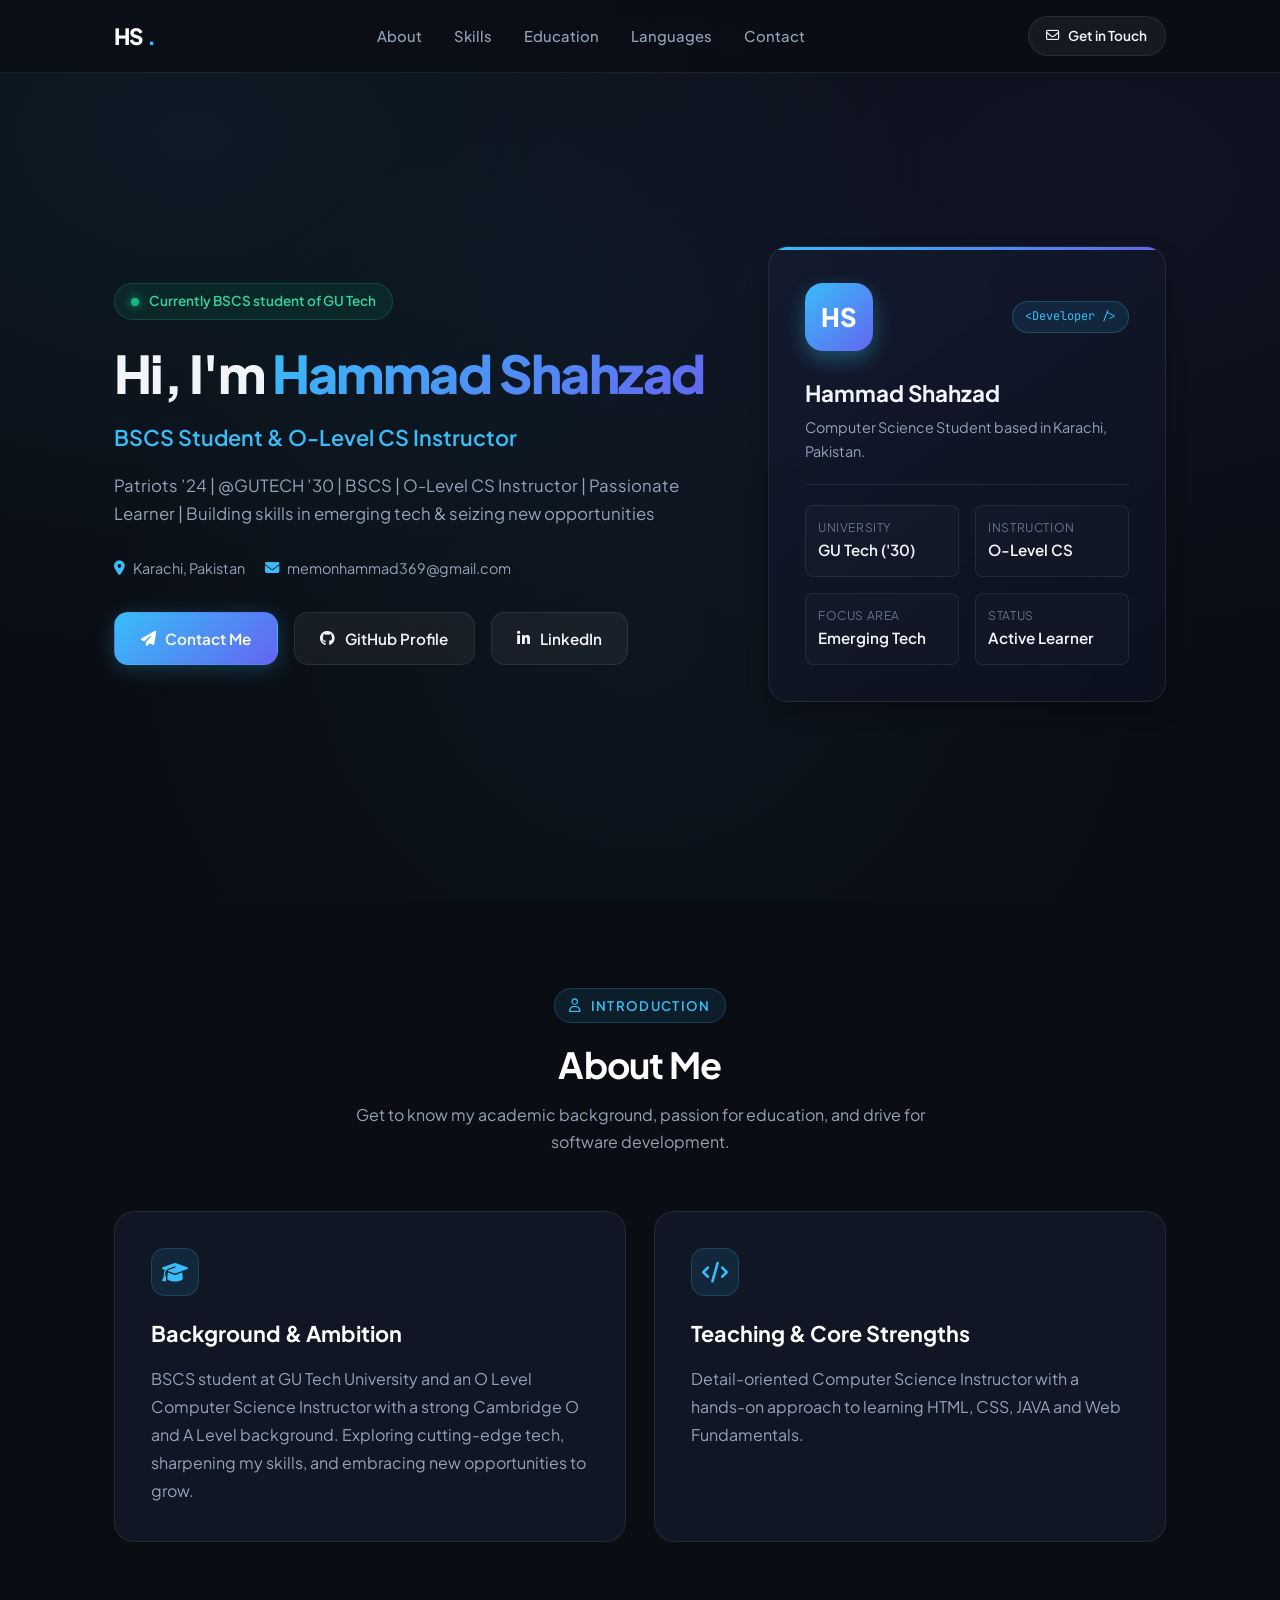
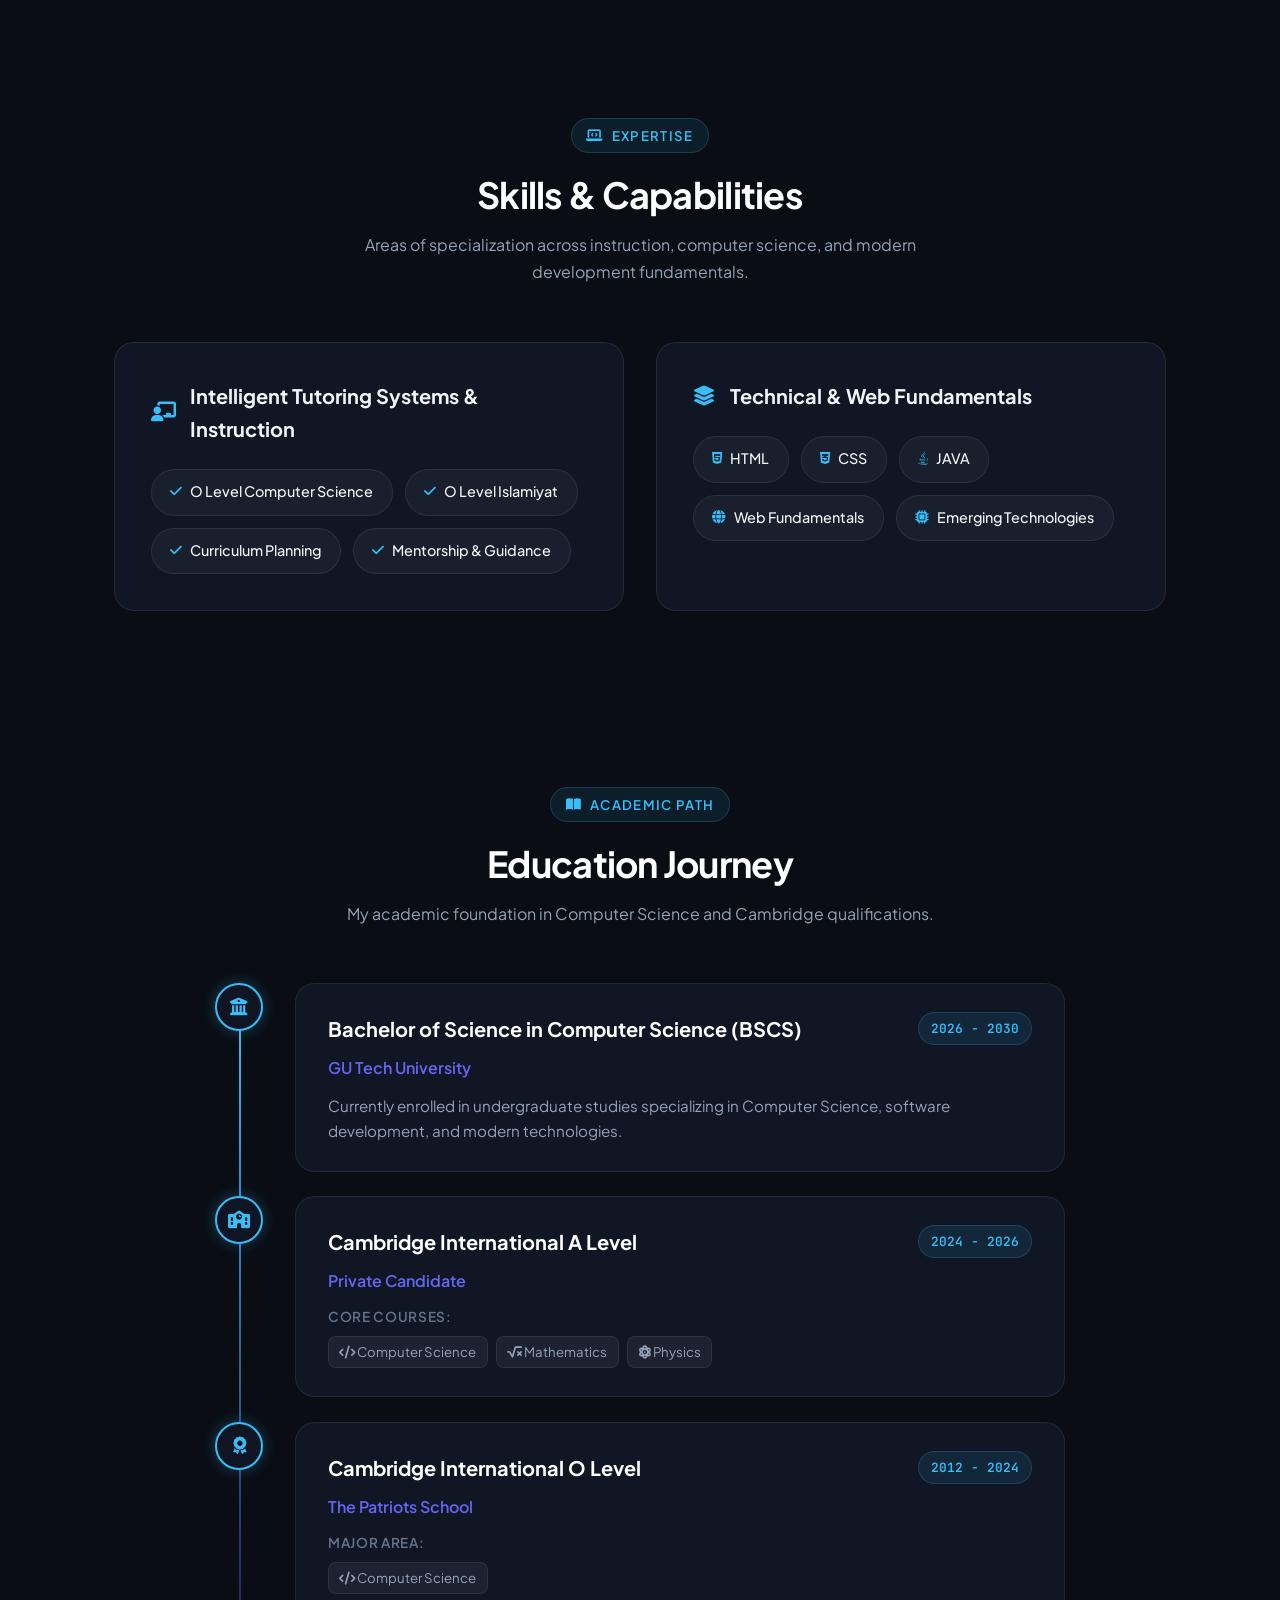
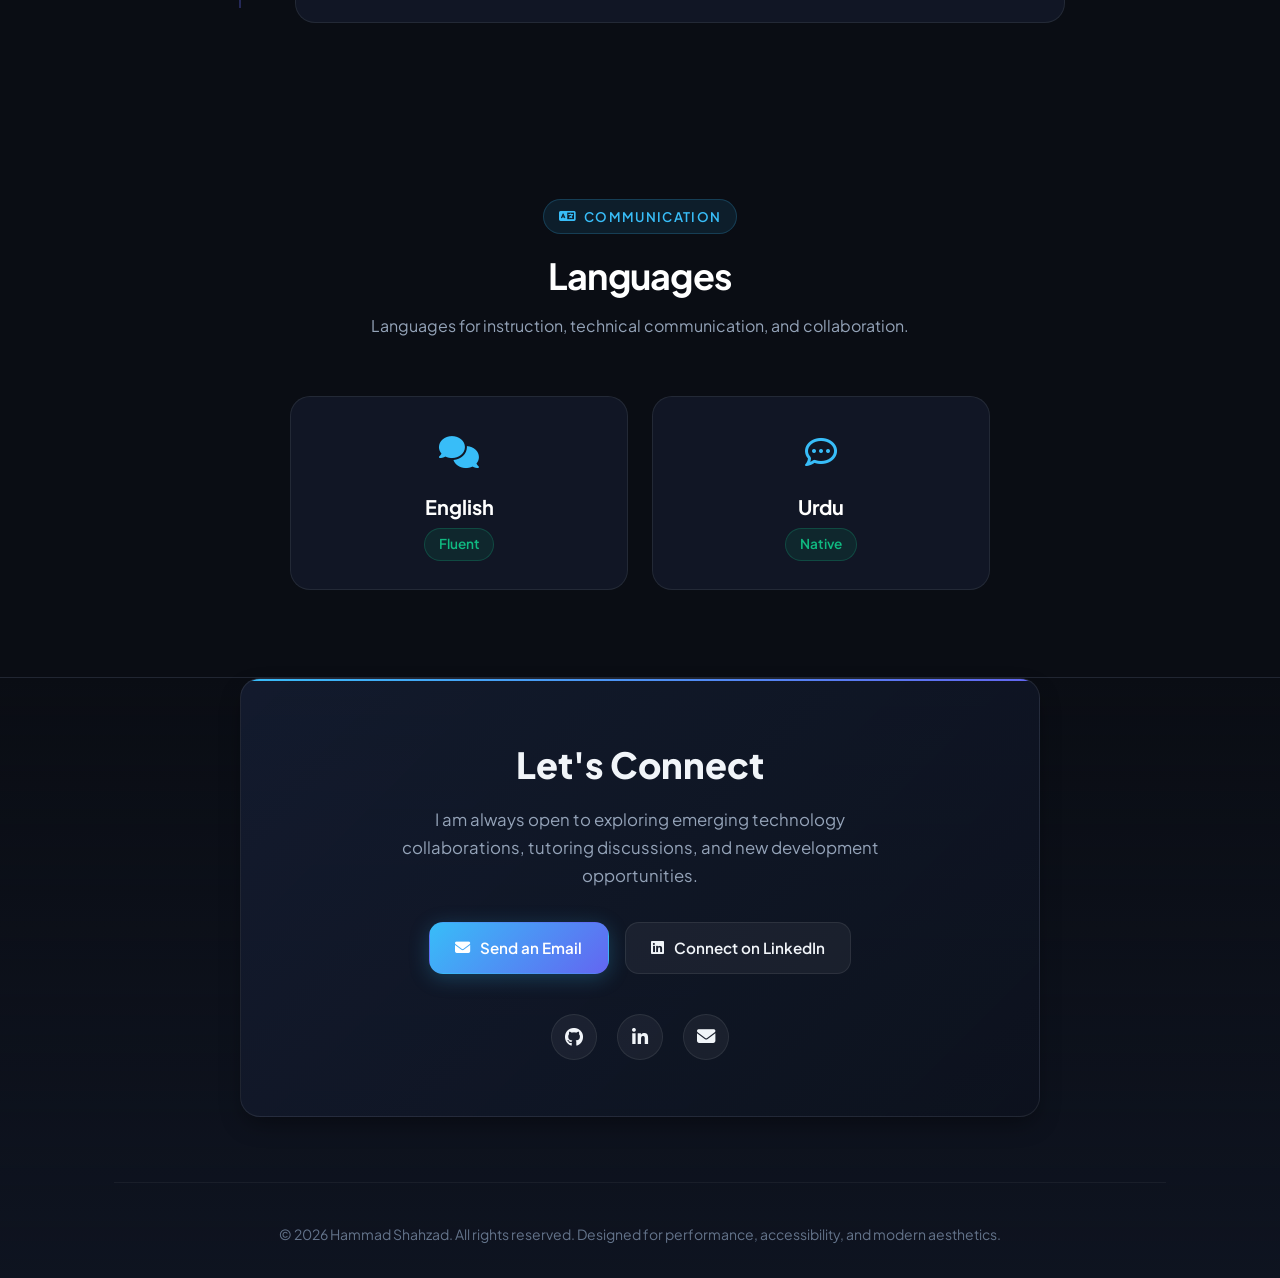
==== index.html @ 88f5f55f "Initial portfolio" ====
<!DOCTYPE html>
<html lang="en">
<head>
  <meta charset="UTF-8">
  <meta name="viewport" content="width=device-width, initial-scale=1.0">
  <meta name="description" content="Hammad Shahzad - BSCS Student at GU Tech, O-Level Computer Science Instructor, and Tech Enthusiast based in Karachi, Pakistan.">
  <title>Hammad Shahzad | BSCS Student & Instructor</title>

  <!-- Google Fonts -->
  <link rel="preconnect" href="https://fonts.googleapis.com">
  <link rel="preconnect" href="https://fonts.gstatic.com" crossorigin>
  <link href="https://fonts.googleapis.com/css2?family=JetBrains+Mono:wght@400;500;600&family=Plus+Jakarta+Sans:wght@400;500;600;700;800&display=swap" rel="stylesheet">

  <!-- Font Awesome Icons -->
  <link rel="stylesheet" href="https://cdnjs.cloudflare.com/ajax/libs/font-awesome/6.5.1/css/all.min.css" integrity="sha512-DTOQO9RWCH3ppGqcWaEA1BIZOC6xxalwEsw9c2QQeAIftl+Vegovlnee1c9QX4TctnWMn13TZye+giMm8e2LwA==" crossorigin="anonymous" referrerpolicy="no-referrer" />

  <!-- Custom Stylesheet -->
  <link rel="stylesheet" href="style.css">
</head>
<body>

  <!-- Navigation Bar -->
  <nav class="navbar" id="navbar">
    <div class="container nav-container">
      <a href="#hero" class="nav-logo">
        HS<span>.</span>
      </a>

      <button class="nav-toggle" id="navToggle" aria-label="Toggle navigation menu">
        <i class="fa-solid fa-bars"></i>
      </button>

      <ul class="nav-links" id="navLinks">
        <li><a href="#about" class="nav-link">About</a></li>
        <li><a href="#skills" class="nav-link">Skills</a></li>
        <li><a href="#education" class="nav-link">Education</a></li>
        <li><a href="#languages" class="nav-link">Languages</a></li>
        <li><a href="#contact" class="nav-link">Contact</a></li>
      </ul>

      <a href="mailto:memonhammad369@gmail.com" class="nav-cta">
        <i class="fa-regular fa-envelope"></i> Get in Touch
      </a>
    </div>
  </nav>

  <!-- Hero Section -->
  <header class="hero" id="hero">
    <div class="container hero-grid">
      <div class="hero-content">
        <div class="status-badge">
          <span class="status-dot"></span>
          <span>Currently BSCS student of GU Tech</span>
        </div>

        <h1 class="hero-title">
          Hi, I'm <span class="gradient-text">Hammad Shahzad</span>
        </h1>

        <p class="hero-label">BSCS Student &amp; O-Level CS Instructor</p>

        <p class="hero-headline">
          Patriots ’24 | @GUTECH ’30 | BSCS | O-Level CS Instructor | Passionate Learner | Building skills in emerging tech &amp; seizing new opportunities
        </p>

        <div class="hero-meta">
          <div class="hero-meta-item">
            <i class="fa-solid fa-location-dot"></i>
            <span>Karachi, Pakistan</span>
          </div>
          <div class="hero-meta-item">
            <i class="fa-solid fa-envelope"></i>
            <span>memonhammad369@gmail.com</span>
          </div>
        </div>

        <div class="hero-actions">
          <a href="mailto:memonhammad369@gmail.com" class="btn btn-primary">
            <i class="fa-solid fa-paper-plane"></i> Contact Me
          </a>
          <a href="https://github.com/hammadshahzad369" target="_blank" rel="noopener noreferrer" class="btn btn-secondary">
            <i class="fa-brands fa-github"></i> GitHub Profile
          </a>
          <a href="https://www.linkedin.com/in/hammad-shahzad-86656337b" target="_blank" rel="noopener noreferrer" class="btn btn-secondary">
            <i class="fa-brands fa-linkedin-in"></i> LinkedIn
          </a>
        </div>
      </div>

      <!-- Hero Visual Card -->
      <div class="hero-card">
        <div class="card-header-badge">
          <div class="avatar-badge">HS</div>
          <span class="tech-tag">&lt;Developer /&gt;</span>
        </div>

        <div class="card-details">
          <h3>Hammad Shahzad</h3>
          <p>Computer Science Student based in Karachi, Pakistan.</p>
        </div>

        <div class="card-divider"></div>

        <div class="quick-stats">
          <div class="quick-stat-item">
            <span class="stat-label">University</span>
            <span class="stat-value">GU Tech ('30)</span>
          </div>
          <div class="quick-stat-item">
            <span class="stat-label">Instruction</span>
            <span class="stat-value">O-Level CS</span>
          </div>
          <div class="quick-stat-item">
            <span class="stat-label">Focus Area</span>
            <span class="stat-value">Emerging Tech</span>
          </div>
          <div class="quick-stat-item">
            <span class="stat-label">Status</span>
            <span class="stat-value">Active Learner</span>
          </div>
        </div>
      </div>
    </div>
  </header>

  <!-- About Section -->
  <section id="about">
    <div class="container">
      <div class="section-header">
        <span class="section-tag">
          <i class="fa-regular fa-user"></i> Introduction
        </span>
        <h2 class="section-title">About Me</h2>
        <p class="section-desc">Get to know my academic background, passion for education, and drive for software development.</p>
      </div>

      <div class="about-grid">
        <div class="glass-card">
          <div class="card-icon">
            <i class="fa-solid fa-graduation-cap"></i>
          </div>
          <h3>Background &amp; Ambition</h3>
          <p>
            BSCS student at GU Tech University and an O Level Computer Science Instructor with a strong Cambridge O and A Level background. Exploring cutting-edge tech, sharpening my skills, and embracing new opportunities to grow.
          </p>
        </div>

        <div class="glass-card">
          <div class="card-icon">
            <i class="fa-solid fa-code"></i>
          </div>
          <h3>Teaching &amp; Core Strengths</h3>
          <p>
            Detail-oriented Computer Science Instructor with a hands-on approach to learning HTML, CSS, JAVA and Web Fundamentals.
          </p>
        </div>
      </div>
    </div>
  </section>

  <!-- Skills Section -->
  <section id="skills">
    <div class="container">
      <div class="section-header">
        <span class="section-tag">
          <i class="fa-solid fa-laptop-code"></i> Expertise
        </span>
        <h2 class="section-title">Skills &amp; Capabilities</h2>
        <p class="section-desc">Areas of specialization across instruction, computer science, and modern development fundamentals.</p>
      </div>

      <div class="skills-container">
        <!-- Intelligent Tutoring Systems -->
        <div class="skill-category-card">
          <div class="skill-category-header">
            <i class="fa-solid fa-chalkboard-user"></i>
            <h3>Intelligent Tutoring Systems &amp; Instruction</h3>
          </div>
          <div class="skills-pill-list">
            <div class="skill-pill">
              <i class="fa-solid fa-check"></i>
              <span>O Level Computer Science</span>
            </div>
            <div class="skill-pill">
              <i class="fa-solid fa-check"></i>
              <span>O Level Islamiyat</span>
            </div>
            <div class="skill-pill">
              <i class="fa-solid fa-check"></i>
              <span>Curriculum Planning</span>
            </div>
            <div class="skill-pill">
              <i class="fa-solid fa-check"></i>
              <span>Mentorship &amp; Guidance</span>
            </div>
          </div>
        </div>

        <!-- Technical & Web Fundamentals -->
        <div class="skill-category-card">
          <div class="skill-category-header">
            <i class="fa-solid fa-layer-group"></i>
            <h3>Technical &amp; Web Fundamentals</h3>
          </div>
          <div class="skills-pill-list">
            <div class="skill-pill">
              <i class="fa-brands fa-html5"></i>
              <span>HTML</span>
            </div>
            <div class="skill-pill">
              <i class="fa-brands fa-css3-alt"></i>
              <span>CSS</span>
            </div>
            <div class="skill-pill">
              <i class="fa-brands fa-java"></i>
              <span>JAVA</span>
            </div>
            <div class="skill-pill">
              <i class="fa-solid fa-globe"></i>
              <span>Web Fundamentals</span>
            </div>
            <div class="skill-pill">
              <i class="fa-solid fa-microchip"></i>
              <span>Emerging Technologies</span>
            </div>
          </div>
        </div>
      </div>
    </div>
  </section>

  <!-- Education Section -->
  <section id="education">
    <div class="container">
      <div class="section-header">
        <span class="section-tag">
          <i class="fa-solid fa-book-open"></i> Academic Path
        </span>
        <h2 class="section-title">Education Journey</h2>
        <p class="section-desc">My academic foundation in Computer Science and Cambridge qualifications.</p>
      </div>

      <div class="education-timeline">
        <!-- GU Tech -->
        <div class="timeline-item">
          <div class="timeline-marker">
            <i class="fa-solid fa-building-columns"></i>
          </div>
          <div class="timeline-content">
            <div class="timeline-header">
              <h3 class="timeline-title">Bachelor of Science in Computer Science (BSCS)</h3>
              <span class="timeline-date">2026 - 2030</span>
            </div>
            <div class="timeline-institution">GU Tech University</div>
            <p style="color: var(--text-muted); font-size: 0.95rem;">
              Currently enrolled in undergraduate studies specializing in Computer Science, software development, and modern technologies.
            </p>
          </div>
        </div>

        <!-- A Level -->
        <div class="timeline-item">
          <div class="timeline-marker">
            <i class="fa-solid fa-school"></i>
          </div>
          <div class="timeline-content">
            <div class="timeline-header">
              <h3 class="timeline-title">Cambridge International A Level</h3>
              <span class="timeline-date">2024 - 2026</span>
            </div>
            <div class="timeline-institution">Private Candidate</div>
            <div class="timeline-details-label">Core Courses:</div>
            <div class="timeline-badges">
              <span class="badge-tag"><i class="fa-solid fa-code"></i> Computer Science</span>
              <span class="badge-tag"><i class="fa-solid fa-square-root-variable"></i> Mathematics</span>
              <span class="badge-tag"><i class="fa-solid fa-atom"></i> Physics</span>
            </div>
          </div>
        </div>

        <!-- O Level -->
        <div class="timeline-item">
          <div class="timeline-marker">
            <i class="fa-solid fa-award"></i>
          </div>
          <div class="timeline-content">
            <div class="timeline-header">
              <h3 class="timeline-title">Cambridge International O Level</h3>
              <span class="timeline-date">2012 - 2024</span>
            </div>
            <div class="timeline-institution">The Patriots School</div>
            <div class="timeline-details-label">Major Area:</div>
            <div class="timeline-badges">
              <span class="badge-tag"><i class="fa-solid fa-code"></i> Computer Science</span>
            </div>
          </div>
        </div>
      </div>
    </div>
  </section>

  <!-- Languages Section -->
  <section id="languages">
    <div class="container">
      <div class="section-header">
        <span class="section-tag">
          <i class="fa-solid fa-language"></i> Communication
        </span>
        <h2 class="section-title">Languages</h2>
        <p class="section-desc">Languages for instruction, technical communication, and collaboration.</p>
      </div>

      <div class="languages-grid">
        <div class="language-card">
          <div class="language-icon">
            <i class="fa-solid fa-comments"></i>
          </div>
          <div class="language-name">English</div>
          <div class="language-fluency">Fluent</div>
        </div>

        <div class="language-card">
          <div class="language-icon">
            <i class="fa-regular fa-comment-dots"></i>
          </div>
          <div class="language-name">Urdu</div>
          <div class="language-fluency">Native</div>
        </div>
      </div>
    </div>
  </section>

  <!-- Contact & Footer Section -->
  <footer class="contact-section" id="contact">
    <div class="container">
      <div class="contact-card">
        <h2>Let's Connect</h2>
        <p>
          I am always open to exploring emerging technology collaborations, tutoring discussions, and new development opportunities.
        </p>

        <div class="contact-buttons">
          <a href="mailto:memonhammad369@gmail.com" class="btn btn-primary">
            <i class="fa-solid fa-envelope"></i> Send an Email
          </a>
          <a href="https://www.linkedin.com/in/hammad-shahzad-86656337b" target="_blank" rel="noopener noreferrer" class="btn btn-secondary">
            <i class="fa-brands fa-linkedin"></i> Connect on LinkedIn
          </a>
        </div>

        <div class="social-links">
          <a href="https://github.com/hammadshahzad369" target="_blank" rel="noopener noreferrer" class="social-btn" title="GitHub">
            <i class="fa-brands fa-github"></i>
          </a>
          <a href="https://www.linkedin.com/in/hammad-shahzad-86656337b" target="_blank" rel="noopener noreferrer" class="social-btn" title="LinkedIn">
            <i class="fa-brands fa-linkedin-in"></i>
          </a>
          <a href="mailto:memonhammad369@gmail.com" class="social-btn" title="Email Hammad">
            <i class="fa-solid fa-envelope"></i>
          </a>
        </div>
      </div>

      <div class="footer-bottom">
        <p>&copy; 2026 Hammad Shahzad. All rights reserved. Designed for performance, accessibility, and modern aesthetics.</p>
      </div>
    </div>
  </footer>

  <!-- Back to Top Button -->
  <button id="backToTop" class="back-to-top" aria-label="Scroll to top">
    <i class="fa-solid fa-arrow-up"></i>
  </button>

  <!-- External JavaScript File -->
  <script src="script.js"></script>
</body>
</html>
---- style.css ----
/* ==========================================================================
   Hammad Shahzad - Personal Portfolio Stylesheet
   Modern, Dark-Themed, Responsive Developer Portfolio
   ========================================================================== */

/* --------------------------------------------------
   1. CSS Reset & Variables
   -------------------------------------------------- */
:root {
  --bg-primary: #0a0d14;
  --bg-secondary: #0f1523;
  --bg-card: rgba(20, 28, 45, 0.7);
  --bg-card-hover: rgba(27, 38, 62, 0.85);
  --border-color: rgba(255, 255, 255, 0.08);
  --border-color-hover: rgba(56, 189, 248, 0.4);
  
  --text-main: #f1f5f9;
  --text-muted: #94a3b8;
  --text-dim: #64748b;
  
  --accent-cyan: #38bdf8;
  --accent-blue: #3b82f6;
  --accent-indigo: #6366f1;
  --accent-emerald: #10b981;
  
  --gradient-accent: linear-gradient(135deg, #38bdf8 0%, #6366f1 100%);
  --gradient-glow: radial-gradient(circle at 50% 0%, rgba(56, 189, 248, 0.15), transparent 70%);
  
  --font-sans: 'Plus Jakarta Sans', 'Inter', -apple-system, BlinkMacSystemFont, 'Segoe UI', Roboto, sans-serif;
  --font-mono: 'JetBrains Mono', 'Fira Code', monospace;
  
  --transition-fast: 0.2s ease;
  --transition-normal: 0.3s cubic-bezier(0.16, 1, 0.3, 1);
  --radius-sm: 8px;
  --radius-md: 14px;
  --radius-lg: 20px;
  --radius-full: 9999px;
  
  --shadow-sm: 0 4px 6px -1px rgba(0, 0, 0, 0.3);
  --shadow-md: 0 10px 25px -5px rgba(0, 0, 0, 0.4);
  --shadow-glow: 0 0 25px rgba(56, 189, 248, 0.18);
}

* {
  margin: 0;
  padding: 0;
  box-sizing: border-box;
}

html {
  scroll-behavior: smooth;
  font-size: 16px;
}

body {
  font-family: var(--font-sans);
  background-color: var(--bg-primary);
  color: var(--text-main);
  line-height: 1.65;
  overflow-x: hidden;
  position: relative;
  background-image: 
    radial-gradient(at 15% 15%, rgba(56, 189, 248, 0.08) 0px, transparent 50%),
    radial-gradient(at 85% 20%, rgba(99, 102, 241, 0.07) 0px, transparent 50%),
    radial-gradient(at 50% 70%, rgba(56, 189, 248, 0.05) 0px, transparent 60%);
  background-attachment: fixed;
}

a {
  color: inherit;
  text-decoration: none;
  transition: var(--transition-fast);
}

/* --------------------------------------------------
   2. Layout & Container
   -------------------------------------------------- */
.container {
  width: 100%;
  max-width: 1100px;
  margin: 0 auto;
  padding: 0 1.5rem;
}

section {
  padding: 5.5rem 0;
  position: relative;
}

/* Section Header */
.section-header {
  text-align: center;
  margin-bottom: 3.5rem;
}

.section-tag {
  display: inline-flex;
  align-items: center;
  gap: 0.5rem;
  font-size: 0.825rem;
  font-weight: 600;
  text-transform: uppercase;
  letter-spacing: 0.1em;
  color: var(--accent-cyan);
  background: rgba(56, 189, 248, 0.1);
  border: 1px solid rgba(56, 189, 248, 0.2);
  padding: 0.35rem 0.9rem;
  border-radius: var(--radius-full);
  margin-bottom: 0.75rem;
}

.section-title {
  font-size: 2.25rem;
  font-weight: 700;
  color: #fff;
  letter-spacing: -0.02em;
}

.section-desc {
  color: var(--text-muted);
  max-width: 600px;
  margin: 0.5rem auto 0;
  font-size: 1rem;
}

/* --------------------------------------------------
   3. Navigation Bar
   -------------------------------------------------- */
.navbar {
  position: fixed;
  top: 0;
  left: 0;
  width: 100%;
  z-index: 1000;
  background: rgba(10, 13, 20, 0.8);
  backdrop-filter: blur(12px);
  -webkit-backdrop-filter: blur(12px);
  border-bottom: 1px solid var(--border-color);
  transition: var(--transition-fast);
}

.nav-container {
  display: flex;
  justify-content: space-between;
  align-items: center;
  height: 4.5rem;
}

.nav-logo {
  font-size: 1.4rem;
  font-weight: 800;
  letter-spacing: -0.03em;
  color: #fff;
  display: flex;
  align-items: center;
  gap: 0.25rem;
}

.nav-logo span {
  color: var(--accent-cyan);
}

.nav-links {
  display: flex;
  align-items: center;
  list-style: none;
  gap: 2rem;
}

.nav-link {
  font-size: 0.925rem;
  font-weight: 500;
  color: var(--text-muted);
}

.nav-link:hover {
  color: var(--accent-cyan);
}

.nav-cta {
  display: inline-flex;
  align-items: center;
  gap: 0.5rem;
  font-size: 0.85rem;
  font-weight: 600;
  padding: 0.5rem 1.1rem;
  border-radius: var(--radius-full);
  background: rgba(255, 255, 255, 0.05);
  border: 1px solid var(--border-color);
  color: var(--text-main);
}

.nav-cta:hover {
  border-color: var(--accent-cyan);
  background: rgba(56, 189, 248, 0.1);
  color: var(--accent-cyan);
}

.nav-toggle {
  display: none;
  background: none;
  border: none;
  color: var(--text-main);
  font-size: 1.4rem;
  cursor: pointer;
}

/* --------------------------------------------------
   4. Hero Section
   -------------------------------------------------- */
.hero {
  min-height: 100vh;
  display: flex;
  align-items: center;
  padding-top: 7rem;
  padding-bottom: 4rem;
}

.hero-grid {
  display: grid;
  grid-template-columns: 1.2fr 0.8fr;
  align-items: center;
  gap: 3.5rem;
}

.status-badge {
  display: inline-flex;
  align-items: center;
  gap: 0.6rem;
  background: rgba(16, 185, 129, 0.1);
  border: 1px solid rgba(16, 185, 129, 0.25);
  color: #34d399;
  font-size: 0.85rem;
  font-weight: 600;
  padding: 0.4rem 1rem;
  border-radius: var(--radius-full);
  margin-bottom: 1.5rem;
}

.status-dot {
  width: 8px;
  height: 8px;
  background-color: var(--accent-emerald);
  border-radius: 50%;
  box-shadow: 0 0 10px var(--accent-emerald);
  animation: pulse 2s infinite;
}

@keyframes pulse {
  0% { transform: scale(0.95); opacity: 0.8; }
  50% { transform: scale(1.3); opacity: 1; }
  100% { transform: scale(0.95); opacity: 0.8; }
}

.hero-title {
  font-size: 3.25rem;
  font-weight: 800;
  line-height: 1.15;
  letter-spacing: -0.03em;
  margin-bottom: 1rem;
}

.gradient-text {
  background: var(--gradient-accent);
  -webkit-background-clip: text;
  -webkit-text-fill-color: transparent;
}

.hero-label {
  font-size: 1.35rem;
  font-weight: 600;
  color: var(--accent-cyan);
  margin-bottom: 1rem;
}

.hero-headline {
  font-size: 1.05rem;
  color: var(--text-muted);
  line-height: 1.7;
  margin-bottom: 1.75rem;
}

.hero-meta {
  display: flex;
  flex-wrap: wrap;
  gap: 1.25rem;
  margin-bottom: 2rem;
  font-size: 0.9rem;
  color: var(--text-muted);
}

.hero-meta-item {
  display: inline-flex;
  align-items: center;
  gap: 0.5rem;
}

.hero-meta-item i {
  color: var(--accent-cyan);
}

.hero-actions {
  display: flex;
  flex-wrap: wrap;
  align-items: center;
  gap: 1rem;
}

/* Buttons */
.btn {
  display: inline-flex;
  align-items: center;
  justify-content: center;
  gap: 0.6rem;
  padding: 0.8rem 1.6rem;
  font-size: 0.95rem;
  font-weight: 600;
  border-radius: var(--radius-md);
  cursor: pointer;
  transition: var(--transition-normal);
  border: 1px solid transparent;
}

.btn-primary {
  background: var(--gradient-accent);
  color: #fff;
  box-shadow: 0 4px 20px rgba(56, 189, 248, 0.25);
}

.btn-primary:hover {
  transform: translateY(-2px);
  box-shadow: 0 8px 25px rgba(56, 189, 248, 0.4);
}

.btn-secondary {
  background: rgba(255, 255, 255, 0.05);
  border-color: var(--border-color);
  color: var(--text-main);
}

.btn-secondary:hover {
  background: rgba(255, 255, 255, 0.1);
  border-color: var(--accent-cyan);
  transform: translateY(-2px);
  color: var(--accent-cyan);
}

/* Hero Visual Card */
.hero-card {
  position: relative;
  background: linear-gradient(145deg, rgba(20, 28, 48, 0.8), rgba(12, 17, 30, 0.95));
  border: 1px solid var(--border-color);
  border-radius: var(--radius-lg);
  padding: 2.25rem;
  box-shadow: var(--shadow-md);
  backdrop-filter: blur(10px);
  overflow: hidden;
  transition: var(--transition-normal);
}

.hero-card:hover {
  border-color: var(--border-color-hover);
  box-shadow: var(--shadow-glow);
  transform: translateY(-4px);
}

.hero-card::before {
  content: '';
  position: absolute;
  top: 0;
  left: 0;
  right: 0;
  height: 3px;
  background: var(--gradient-accent);
}

.card-header-badge {
  display: flex;
  justify-content: space-between;
  align-items: center;
  margin-bottom: 1.5rem;
}

.avatar-badge {
  width: 68px;
  height: 68px;
  border-radius: 18px;
  background: var(--gradient-accent);
  display: flex;
  align-items: center;
  justify-content: center;
  font-size: 1.6rem;
  font-weight: 800;
  color: #fff;
  box-shadow: 0 8px 20px rgba(56, 189, 248, 0.35);
}

.tech-tag {
  font-family: var(--font-mono);
  font-size: 0.75rem;
  color: var(--accent-cyan);
  background: rgba(56, 189, 248, 0.1);
  padding: 0.3rem 0.75rem;
  border-radius: var(--radius-full);
  border: 1px solid rgba(56, 189, 248, 0.25);
}

.card-details h3 {
  font-size: 1.4rem;
  margin-bottom: 0.25rem;
}

.card-details p {
  font-size: 0.9rem;
  color: var(--text-muted);
  margin-bottom: 1.25rem;
}

.card-divider {
  height: 1px;
  background: var(--border-color);
  margin: 1.25rem 0;
}

.quick-stats {
  display: grid;
  grid-template-columns: repeat(2, 1fr);
  gap: 1rem;
}

.quick-stat-item {
  background: rgba(255, 255, 255, 0.02);
  border: 1px solid var(--border-color);
  border-radius: var(--radius-sm);
  padding: 0.75rem;
}

.stat-label {
  font-size: 0.75rem;
  color: var(--text-dim);
  text-transform: uppercase;
  letter-spacing: 0.05em;
  display: block;
}

.stat-value {
  font-size: 0.95rem;
  font-weight: 600;
  color: var(--text-main);
}

/* --------------------------------------------------
   5. About Section
   -------------------------------------------------- */
.about-grid {
  display: grid;
  grid-template-columns: repeat(auto-fit, minmax(320px, 1fr));
  gap: 1.75rem;
}

.glass-card {
  background: var(--bg-card);
  border: 1px solid var(--border-color);
  border-radius: var(--radius-lg);
  padding: 2.25rem;
  backdrop-filter: blur(10px);
  transition: var(--transition-normal);
  position: relative;
  overflow: hidden;
}

.glass-card:hover {
  background: var(--bg-card-hover);
  border-color: var(--border-color-hover);
  transform: translateY(-4px);
  box-shadow: var(--shadow-md);
}

.card-icon {
  width: 48px;
  height: 48px;
  border-radius: var(--radius-md);
  background: rgba(56, 189, 248, 0.1);
  color: var(--accent-cyan);
  display: flex;
  align-items: center;
  justify-content: center;
  font-size: 1.3rem;
  margin-bottom: 1.25rem;
  border: 1px solid rgba(56, 189, 248, 0.2);
}

.glass-card h3 {
  font-size: 1.35rem;
  font-weight: 700;
  margin-bottom: 0.85rem;
  color: #fff;
}

.glass-card p {
  color: var(--text-muted);
  font-size: 1rem;
  line-height: 1.75;
}

/* --------------------------------------------------
   6. Skills Section
   -------------------------------------------------- */
.skills-container {
  display: grid;
  grid-template-columns: repeat(auto-fit, minmax(320px, 1fr));
  gap: 2rem;
}

.skill-category-card {
  background: var(--bg-card);
  border: 1px solid var(--border-color);
  border-radius: var(--radius-lg);
  padding: 2.25rem;
  transition: var(--transition-normal);
}

.skill-category-card:hover {
  border-color: var(--border-color-hover);
  transform: translateY(-4px);
  box-shadow: var(--shadow-md);
}

.skill-category-header {
  display: flex;
  align-items: center;
  gap: 0.85rem;
  margin-bottom: 1.5rem;
}

.skill-category-header i {
  font-size: 1.25rem;
  color: var(--accent-cyan);
}

.skill-category-header h3 {
  font-size: 1.25rem;
  font-weight: 700;
}

.skills-pill-list {
  display: flex;
  flex-wrap: wrap;
  gap: 0.75rem;
}

.skill-pill {
  display: inline-flex;
  align-items: center;
  gap: 0.5rem;
  padding: 0.65rem 1.15rem;
  background: rgba(255, 255, 255, 0.04);
  border: 1px solid var(--border-color);
  border-radius: var(--radius-full);
  font-size: 0.9rem;
  font-weight: 500;
  color: var(--text-main);
  transition: var(--transition-fast);
}

.skill-pill:hover {
  background: rgba(56, 189, 248, 0.12);
  border-color: var(--accent-cyan);
  color: #fff;
  transform: scale(1.03);
}

.skill-pill i {
  color: var(--accent-cyan);
  font-size: 0.85rem;
}

/* --------------------------------------------------
   7. Education Section (Timeline / Cards)
   -------------------------------------------------- */
.education-timeline {
  display: flex;
  flex-direction: column;
  gap: 1.5rem;
  max-width: 850px;
  margin: 0 auto;
  position: relative;
}

.education-timeline::before {
  content: '';
  position: absolute;
  top: 15px;
  bottom: 15px;
  left: 24px;
  width: 2px;
  background: linear-gradient(180deg, var(--accent-cyan) 0%, rgba(99, 102, 241, 0.3) 100%);
}

.timeline-item {
  display: flex;
  gap: 2rem;
  position: relative;
}

.timeline-marker {
  width: 48px;
  height: 48px;
  flex-shrink: 0;
  border-radius: 50%;
  background: var(--bg-secondary);
  border: 2px solid var(--accent-cyan);
  display: flex;
  align-items: center;
  justify-content: center;
  color: var(--accent-cyan);
  font-size: 1.1rem;
  z-index: 2;
  box-shadow: 0 0 15px rgba(56, 189, 248, 0.3);
}

.timeline-content {
  flex-grow: 1;
  background: var(--bg-card);
  border: 1px solid var(--border-color);
  border-radius: var(--radius-lg);
  padding: 1.75rem 2rem;
  transition: var(--transition-normal);
}

.timeline-content:hover {
  border-color: var(--border-color-hover);
  transform: translateX(4px);
  background: var(--bg-card-hover);
}

.timeline-header {
  display: flex;
  justify-content: space-between;
  align-items: flex-start;
  flex-wrap: wrap;
  gap: 0.5rem;
  margin-bottom: 0.6rem;
}

.timeline-title {
  font-size: 1.25rem;
  font-weight: 700;
  color: #fff;
}

.timeline-date {
  font-family: var(--font-mono);
  font-size: 0.8rem;
  font-weight: 600;
  color: var(--accent-cyan);
  background: rgba(56, 189, 248, 0.1);
  padding: 0.3rem 0.75rem;
  border-radius: var(--radius-full);
  border: 1px solid rgba(56, 189, 248, 0.2);
}

.timeline-institution {
  font-size: 1rem;
  font-weight: 600;
  color: var(--accent-indigo);
  margin-bottom: 0.75rem;
}

.timeline-details-label {
  font-size: 0.85rem;
  font-weight: 600;
  color: var(--text-dim);
  text-transform: uppercase;
  letter-spacing: 0.05em;
  margin-bottom: 0.4rem;
}

.timeline-badges {
  display: flex;
  flex-wrap: wrap;
  gap: 0.5rem;
  margin-top: 0.5rem;
}

.badge-tag {
  font-size: 0.825rem;
  background: rgba(255, 255, 255, 0.05);
  border: 1px solid var(--border-color);
  color: var(--text-muted);
  padding: 0.25rem 0.65rem;
  border-radius: var(--radius-sm);
}

/* --------------------------------------------------
   8. Languages Section
   -------------------------------------------------- */
.languages-grid {
  display: grid;
  grid-template-columns: repeat(auto-fit, minmax(260px, 1fr));
  gap: 1.5rem;
  max-width: 700px;
  margin: 0 auto;
}

.language-card {
  background: var(--bg-card);
  border: 1px solid var(--border-color);
  border-radius: var(--radius-lg);
  padding: 1.75rem;
  text-align: center;
  transition: var(--transition-normal);
}

.language-card:hover {
  border-color: var(--border-color-hover);
  transform: translateY(-4px);
  box-shadow: var(--shadow-md);
}

.language-icon {
  font-size: 2rem;
  color: var(--accent-cyan);
  margin-bottom: 0.75rem;
}

.language-name {
  font-size: 1.25rem;
  font-weight: 700;
  color: #fff;
  margin-bottom: 0.35rem;
}

.language-fluency {
  display: inline-block;
  font-size: 0.85rem;
  font-weight: 600;
  color: var(--accent-emerald);
  background: rgba(16, 185, 129, 0.1);
  border: 1px solid rgba(16, 185, 129, 0.25);
  padding: 0.25rem 0.85rem;
  border-radius: var(--radius-full);
}

/* --------------------------------------------------
   9. Contact & Socials Footer
   -------------------------------------------------- */
.contact-section {
  background: linear-gradient(180deg, transparent 0%, rgba(15, 21, 35, 0.8) 100%);
  border-top: 1px solid var(--border-color);
}

.contact-card {
  background: linear-gradient(135deg, rgba(20, 28, 48, 0.9), rgba(13, 18, 30, 0.95));
  border: 1px solid var(--border-color);
  border-radius: var(--radius-lg);
  padding: 3.5rem 2rem;
  text-align: center;
  max-width: 800px;
  margin: 0 auto;
  box-shadow: var(--shadow-md);
  position: relative;
  overflow: hidden;
}

.contact-card::before {
  content: '';
  position: absolute;
  top: 0;
  left: 0;
  right: 0;
  height: 2px;
  background: var(--gradient-accent);
}

.contact-card h2 {
  font-size: 2.25rem;
  font-weight: 800;
  margin-bottom: 0.75rem;
}

.contact-card p {
  color: var(--text-muted);
  max-width: 500px;
  margin: 0 auto 2rem;
  font-size: 1.05rem;
}

.contact-buttons {
  display: flex;
  justify-content: center;
  flex-wrap: wrap;
  gap: 1rem;
  margin-bottom: 2.5rem;
}

.social-links {
  display: flex;
  justify-content: center;
  align-items: center;
  gap: 1.25rem;
}

.social-btn {
  width: 46px;
  height: 46px;
  border-radius: 50%;
  background: rgba(255, 255, 255, 0.05);
  border: 1px solid var(--border-color);
  display: flex;
  align-items: center;
  justify-content: center;
  color: var(--text-main);
  font-size: 1.15rem;
  transition: var(--transition-fast);
}

.social-btn:hover {
  background: var(--accent-cyan);
  border-color: var(--accent-cyan);
  color: #0a0d14;
  transform: translateY(-3px);
  box-shadow: 0 6px 15px rgba(56, 189, 248, 0.35);
}

.footer-bottom {
  text-align: center;
  padding: 2.5rem 0 2rem;
  color: var(--text-dim);
  font-size: 0.875rem;
  border-top: 1px solid rgba(255, 255, 255, 0.05);
  margin-top: 4rem;
}

/* --------------------------------------------------
   10. Responsive Design (Mobile & Tablet)
   -------------------------------------------------- */
@media (max-width: 900px) {
  .hero-grid {
    grid-template-columns: 1fr;
    gap: 3rem;
  }
  
  .hero-card {
    max-width: 480px;
    margin: 0 auto;
  }
}

@media (max-width: 768px) {
  section {
    padding: 4rem 0;
  }

  .nav-links {
    position: fixed;
    top: 4.5rem;
    left: 0;
    width: 100%;
    background: rgba(10, 13, 20, 0.97);
    backdrop-filter: blur(16px);
    flex-direction: column;
    padding: 2rem 1.5rem;
    border-bottom: 1px solid var(--border-color);
    gap: 1.5rem;
    transform: translateY(-150%);
    transition: transform 0.3s ease;
  }

  .nav-links.active {
    transform: translateY(0);
  }

  .nav-toggle {
    display: block;
  }

  .nav-cta {
    display: none;
  }

  .hero-title {
    font-size: 2.4rem;
  }

  .section-title {
    font-size: 1.85rem;
  }

  .education-timeline::before {
    left: 19px;
  }

  .timeline-marker {
    width: 40px;
    height: 40px;
    font-size: 0.95rem;
  }

  .timeline-item {
    gap: 1.25rem;
  }

  .timeline-content {
    padding: 1.25rem;
  }
}

@media (max-width: 480px) {
  .hero-title {
    font-size: 2rem;
  }
  
  .hero-actions {
    flex-direction: column;
    width: 100%;
  }

  .hero-actions .btn {
    width: 100%;
  }
}

/* --------------------------------------------------
   11. Interactive JavaScript Enhancements
   -------------------------------------------------- */

/* Navbar Scrolled State */
.navbar.scrolled {
  background: rgba(10, 13, 20, 0.95);
  box-shadow: 0 10px 30px rgba(0, 0, 0, 0.6);
  border-bottom-color: rgba(56, 189, 248, 0.25);
}

/* Active Nav Link (ScrollSpy) */
.nav-link.active-link {
  color: var(--accent-cyan);
  font-weight: 600;
  position: relative;
}

.nav-link.active-link::after {
  content: '';
  position: absolute;
  bottom: -6px;
  left: 0;
  width: 100%;
  height: 2px;
  background: var(--accent-cyan);
  border-radius: var(--radius-full);
  box-shadow: 0 0 8px var(--accent-cyan);
}

/* Scroll Reveal Animation */
.reveal {
  opacity: 0;
  transform: translateY(28px);
  transition: opacity 0.65s cubic-bezier(0.16, 1, 0.3, 1), transform 0.65s cubic-bezier(0.16, 1, 0.3, 1);
  will-change: opacity, transform;
}

.reveal.active {
  opacity: 1;
  transform: translateY(0);
}

@media (prefers-reduced-motion: reduce) {
  .reveal {
    opacity: 1 !important;
    transform: none !important;
    transition: none !important;
  }
}

/* Back to Top Floating Button */
.back-to-top {
  position: fixed;
  bottom: 2rem;
  right: 2rem;
  width: 46px;
  height: 46px;
  background: rgba(15, 21, 35, 0.85);
  border: 1px solid var(--border-color);
  color: var(--accent-cyan);
  border-radius: 50%;
  display: flex;
  align-items: center;
  justify-content: center;
  font-size: 1.1rem;
  cursor: pointer;
  z-index: 999;
  backdrop-filter: blur(12px);
  -webkit-backdrop-filter: blur(12px);
  opacity: 0;
  visibility: hidden;
  transform: translateY(16px);
  transition: all 0.3s cubic-bezier(0.16, 1, 0.3, 1);
  box-shadow: var(--shadow-md);
}

.back-to-top.show {
  opacity: 1;
  visibility: visible;
  transform: translateY(0);
}

.back-to-top:hover {
  background: var(--accent-cyan);
  color: #0a0d14;
  border-color: var(--accent-cyan);
  transform: translateY(-3px);
  box-shadow: 0 6px 20px rgba(56, 189, 248, 0.4);
}

/* Interactive Card Spotlight Effect */
.glass-card,
.skill-category-card,
.hero-card,
.language-card,
.timeline-content {
  position: relative;
}

.glass-card::after,
.skill-category-card::after,
.hero-card::after,
.language-card::after,
.timeline-content::after {
  content: '';
  position: absolute;
  top: 0;
  left: 0;
  right: 0;
  bottom: 0;
  border-radius: inherit;
  background: radial-gradient(400px circle at var(--mouse-x, 50%) var(--mouse-y, 50%), rgba(56, 189, 248, 0.08), transparent 40%);
  opacity: 0;
  pointer-events: none;
  transition: opacity 0.3s ease;
}

.glass-card:hover::after,
.skill-category-card:hover::after,
.hero-card:hover::after,
.language-card:hover::after,
.timeline-content:hover::after {
  opacity: 1;
}
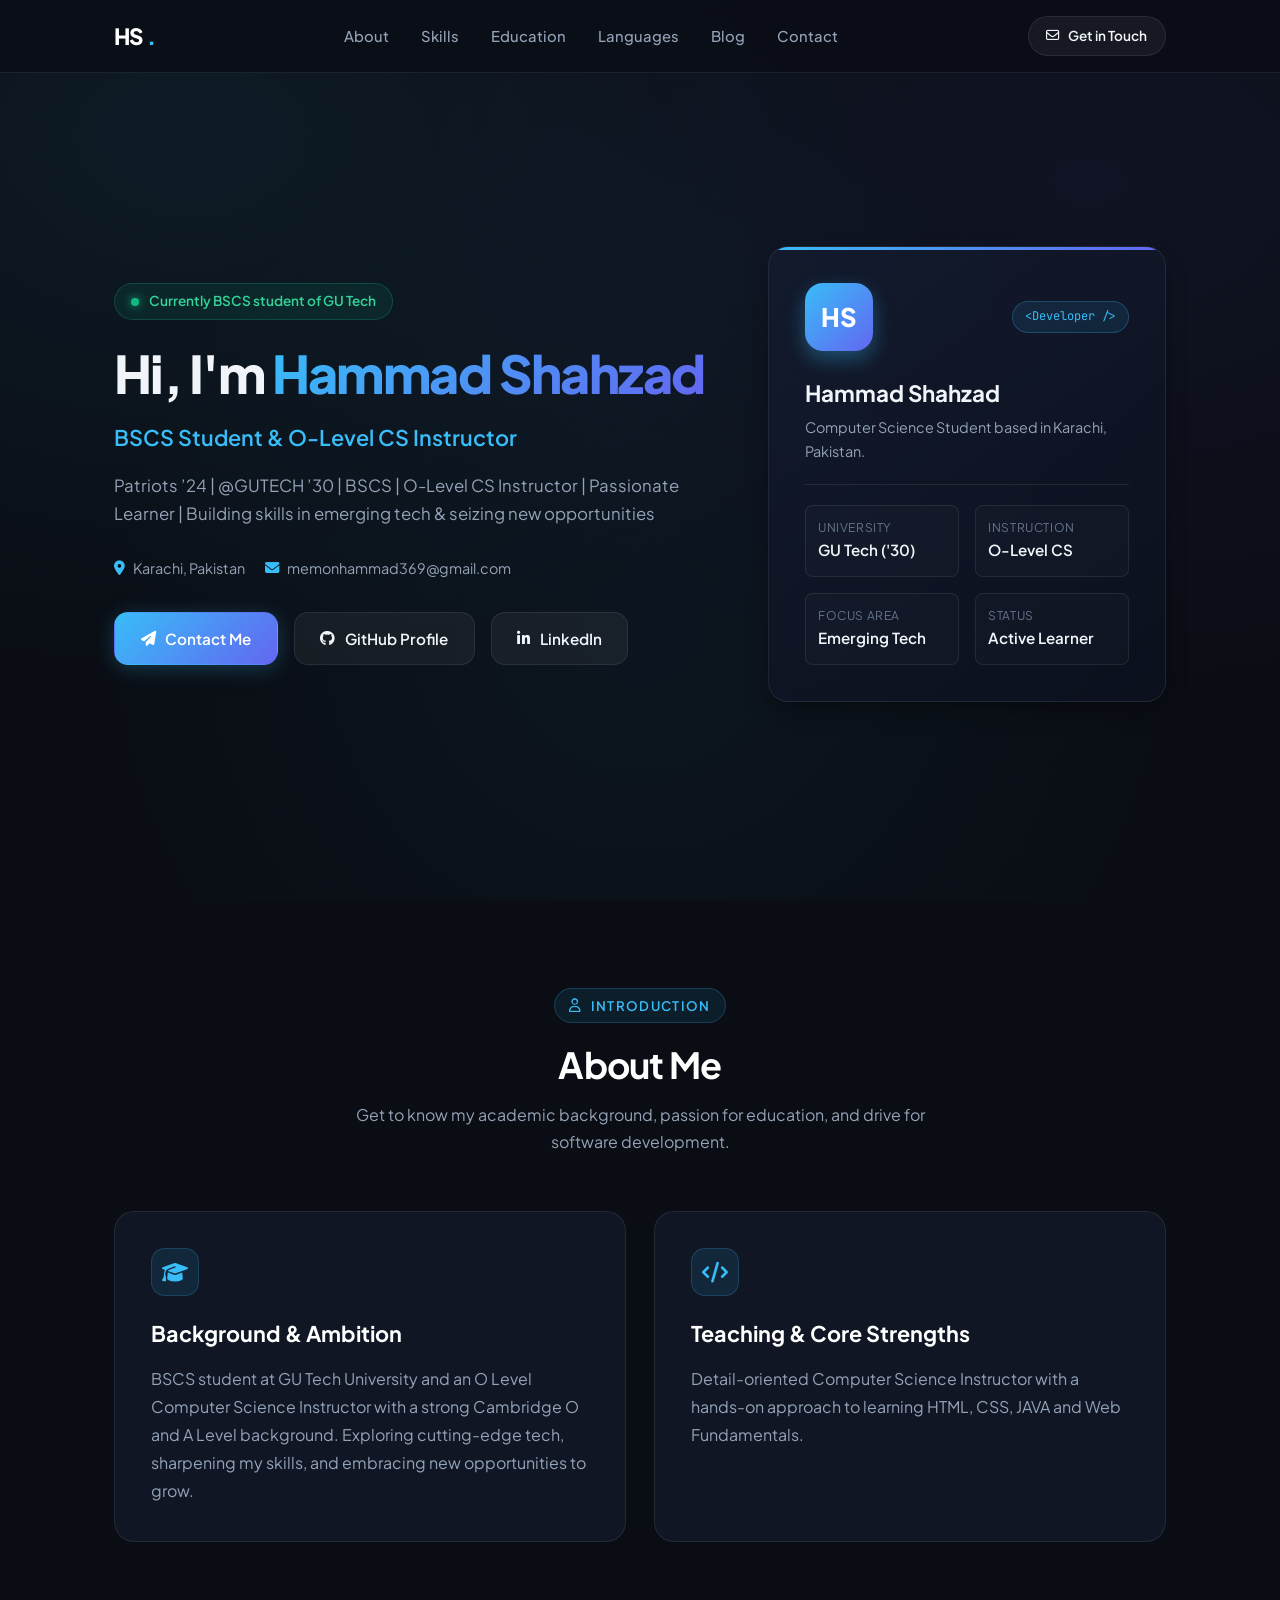
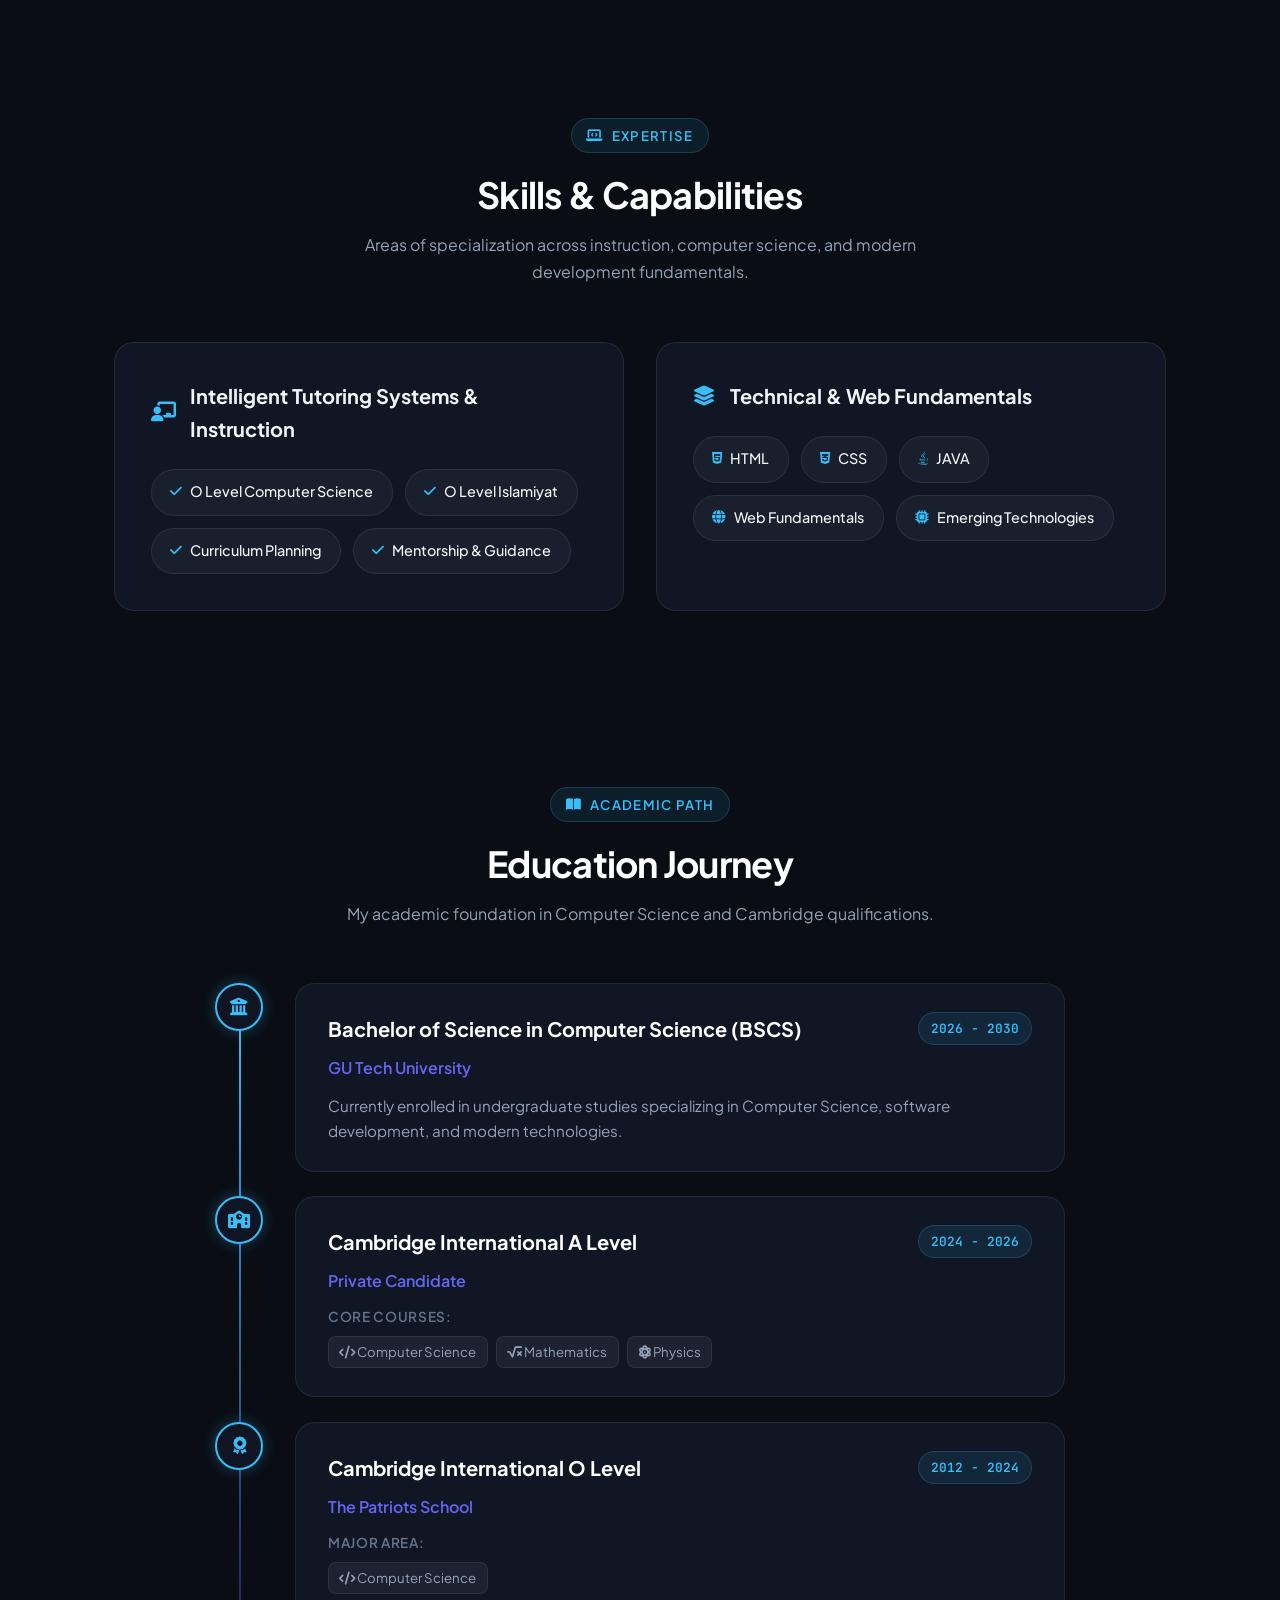
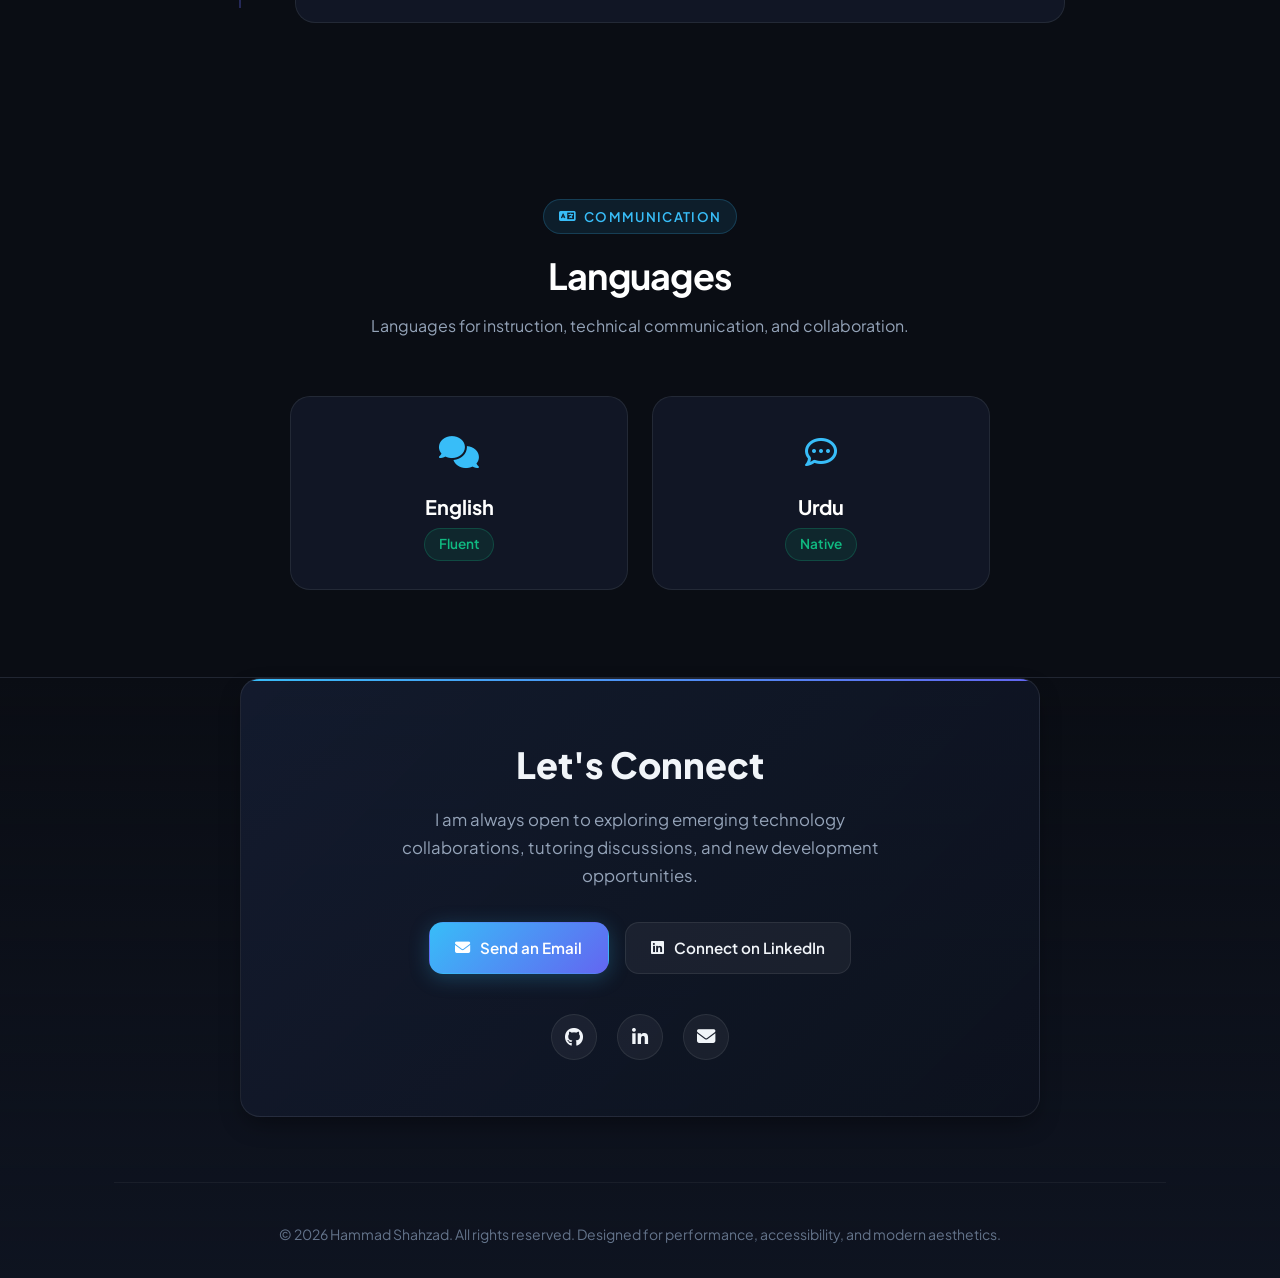
==== commit 73ad98ac: "Add Firebase admin blog and setup walkthrough" ====
--- a/index.html
+++ b/index.html
@@ -35,6 +35,7 @@
         <li><a href="#skills" class="nav-link">Skills</a></li>
         <li><a href="#education" class="nav-link">Education</a></li>
         <li><a href="#languages" class="nav-link">Languages</a></li>
+        <li><a href="/blog.html" class="nav-link">Blog</a></li>
         <li><a href="#contact" class="nav-link">Contact</a></li>
       </ul>
 
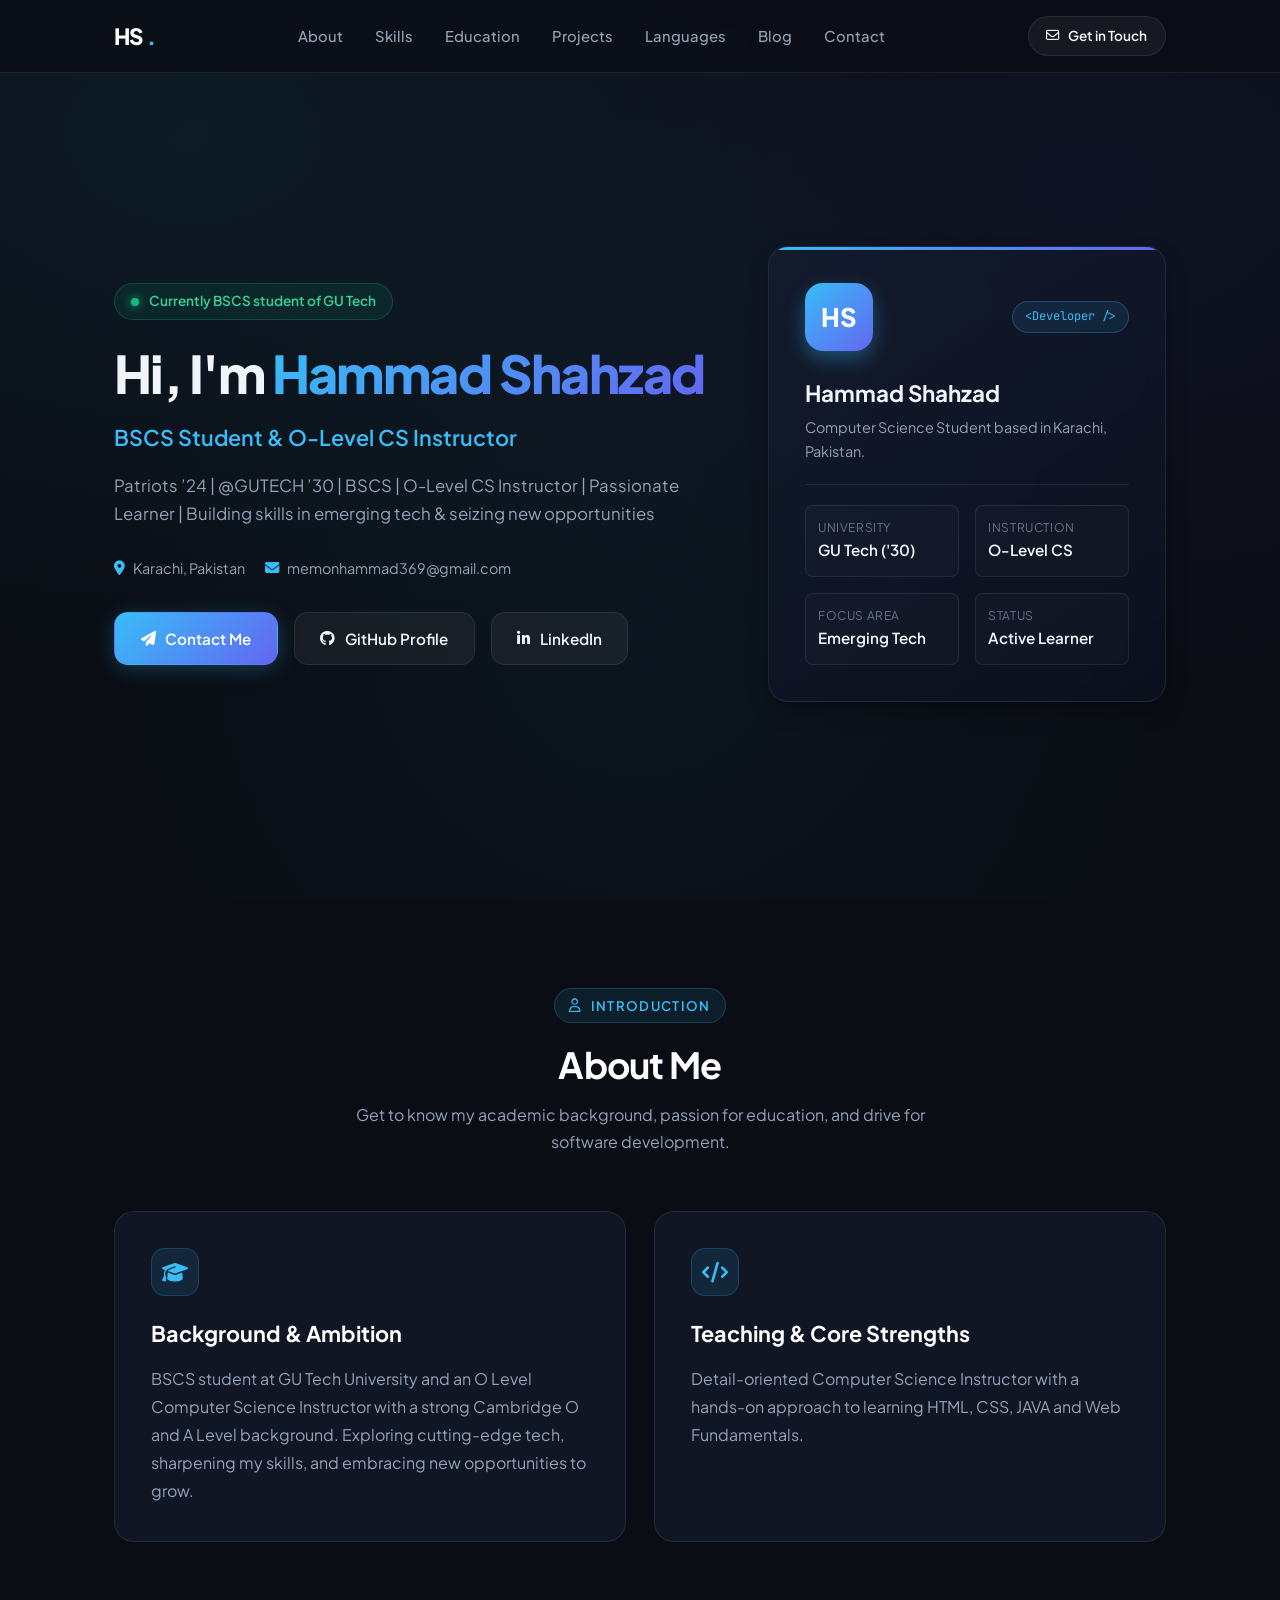
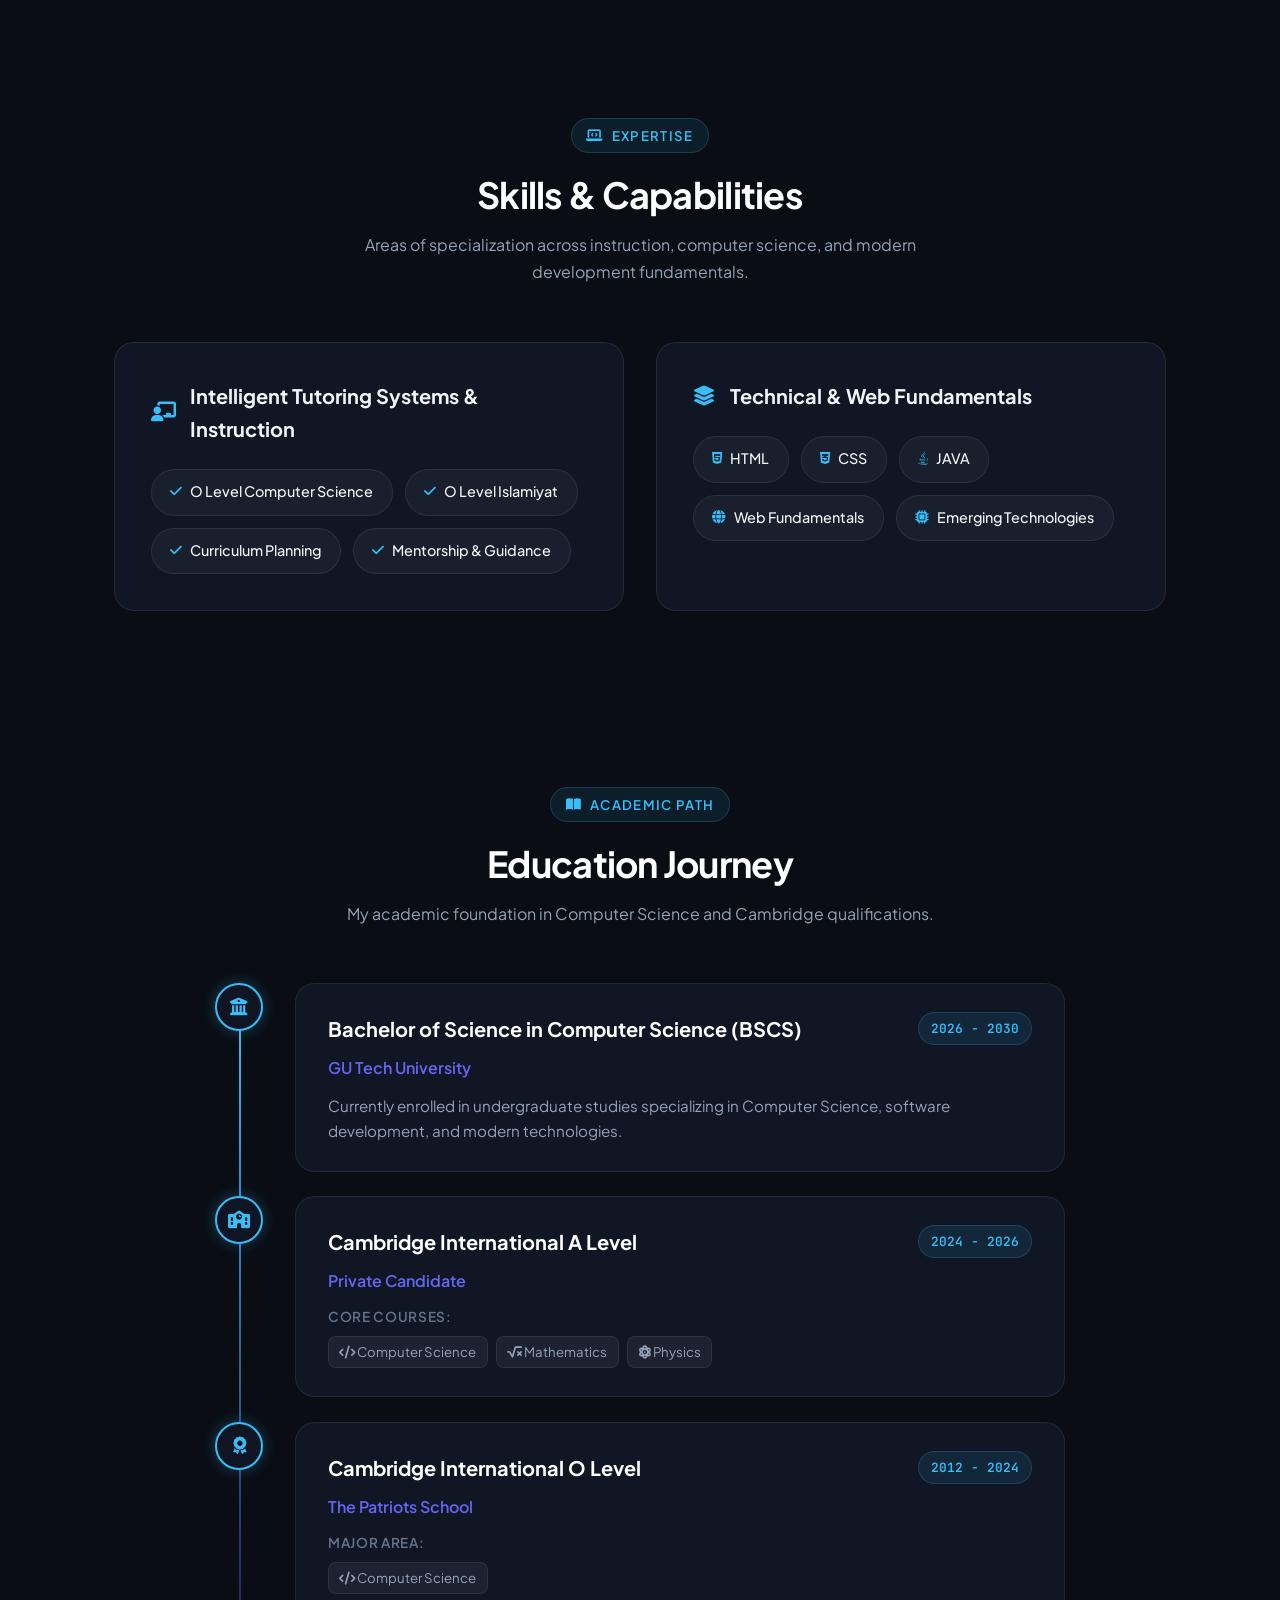
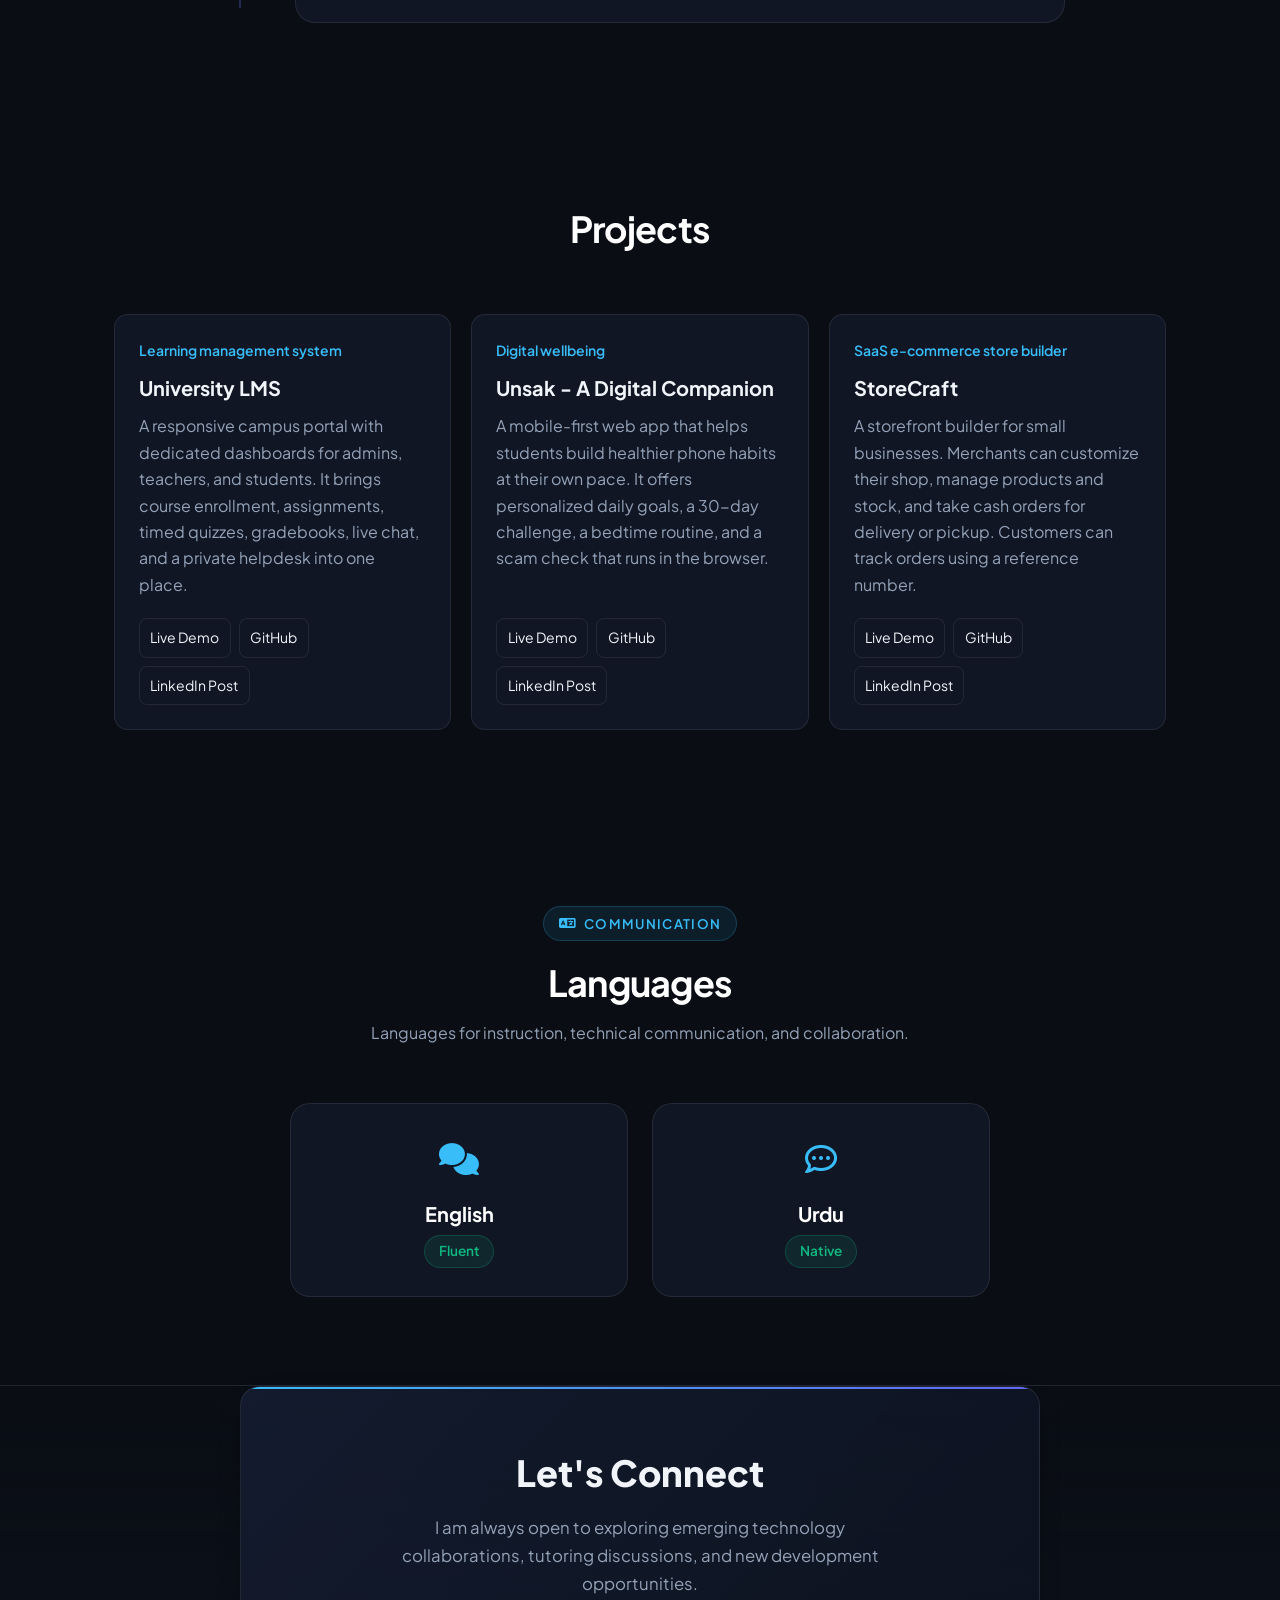
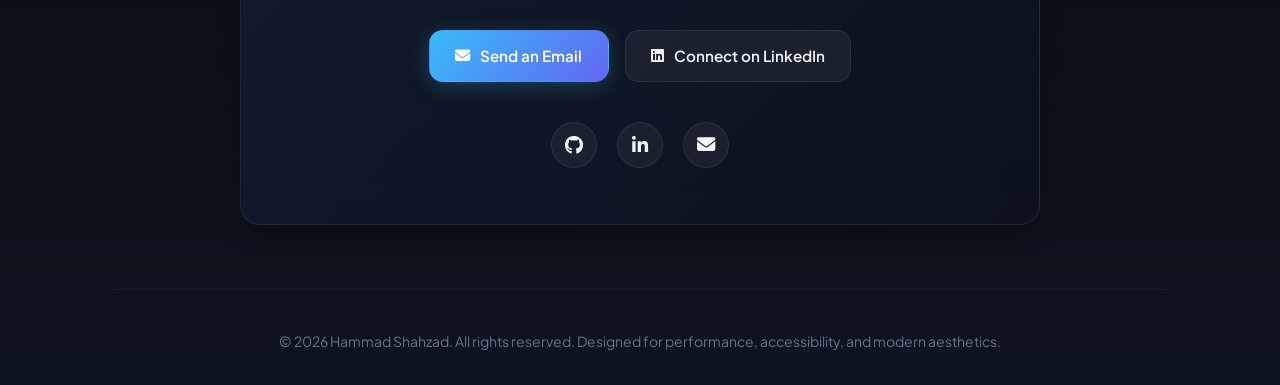
==== commit 5e02cff7: "Add portfolio projects section" ====
--- a/index.html
+++ b/index.html
@@ -34,6 +34,7 @@
         <li><a href="#about" class="nav-link">About</a></li>
         <li><a href="#skills" class="nav-link">Skills</a></li>
         <li><a href="#education" class="nav-link">Education</a></li>
+        <li><a href="#projects" class="nav-link">Projects</a></li>
         <li><a href="#languages" class="nav-link">Languages</a></li>
         <li><a href="/blog.html" class="nav-link">Blog</a></li>
         <li><a href="#contact" class="nav-link">Contact</a></li>
@@ -300,6 +301,46 @@
     </div>
   </section>
 
+  <section id="projects" aria-labelledby="projects-title">
+    <div class="container">
+      <div class="section-header">
+        <h2 class="section-title" id="projects-title">Projects</h2>
+      </div>
+      <div class="project-grid">
+        <article class="project-card">
+          <p class="project-category">Learning management system</p>
+          <h3>University LMS</h3>
+          <p class="project-description">A responsive campus portal with dedicated dashboards for admins, teachers, and students. It brings course enrollment, assignments, timed quizzes, gradebooks, live chat, and a private helpdesk into one place.</p>
+          <div class="project-links">
+            <a href="https://gu-tech-lms.vercel.app/" target="_blank" rel="noopener noreferrer" aria-label="Live Demo for University LMS">Live Demo</a>
+            <a href="https://github.com/hammadshahzad369/GU-Tech-LMS" target="_blank" rel="noopener noreferrer" aria-label="GitHub for University LMS">GitHub</a>
+            <a href="https://lnkd.in/p/dMUGfbXg" target="_blank" rel="noopener noreferrer" aria-label="LinkedIn Post for University LMS">LinkedIn Post</a>
+          </div>
+        </article>
+        <article class="project-card">
+          <p class="project-category">Digital wellbeing</p>
+          <h3>Unsak - A Digital Companion</h3>
+          <p class="project-description">A mobile-first web app that helps students build healthier phone habits at their own pace. It offers personalized daily goals, a 30-day challenge, a bedtime routine, and a scam check that runs in the browser.</p>
+          <div class="project-links">
+            <a href="https://unsak.vercel.app/" target="_blank" rel="noopener noreferrer" aria-label="Live Demo for Unsak - A Digital Companion">Live Demo</a>
+            <a href="https://github.com/abdurrehman7259/Unsak/" target="_blank" rel="noopener noreferrer" aria-label="GitHub for Unsak - A Digital Companion">GitHub</a>
+            <a href="https://lnkd.in/p/d4hCENQc" target="_blank" rel="noopener noreferrer" aria-label="LinkedIn Post for Unsak - A Digital Companion">LinkedIn Post</a>
+          </div>
+        </article>
+        <article class="project-card">
+          <p class="project-category">SaaS e-commerce store builder</p>
+          <h3>StoreCraft</h3>
+          <p class="project-description">A storefront builder for small businesses. Merchants can customize their shop, manage products and stock, and take cash orders for delivery or pickup. Customers can track orders using a reference number.</p>
+          <div class="project-links">
+            <a href="https://designer-world.vercel.app/" target="_blank" rel="noopener noreferrer" aria-label="Live Demo for StoreCraft">Live Demo</a>
+            <a href="https://github.com/hammadshahzad369/Designer_World" target="_blank" rel="noopener noreferrer" aria-label="GitHub for StoreCraft">GitHub</a>
+            <a href="https://lnkd.in/p/d3qg4MiG" target="_blank" rel="noopener noreferrer" aria-label="LinkedIn Post for StoreCraft">LinkedIn Post</a>
+          </div>
+        </article>
+      </div>
+    </div>
+  </section>
+
   <!-- Languages Section -->
   <section id="languages">
     <div class="container">
--- a/style.css
+++ b/style.css
@@ -1047,3 +1047,57 @@
   opacity: 1;
 }
 
+
+/* Projects */
+.project-grid {
+  display: grid;
+  grid-template-columns: repeat(auto-fit, minmax(min(100%, 19rem), 1fr));
+  gap: 1.25rem;
+}
+
+.project-card {
+  display: flex;
+  flex-direction: column;
+  gap: 0.75rem;
+  padding: 1.5rem;
+  border: 1px solid var(--border-color);
+  border-radius: var(--radius-md);
+  background: var(--bg-card);
+}
+
+.project-category {
+  color: var(--accent-cyan);
+  font-size: 0.875rem;
+  font-weight: 600;
+}
+
+.project-card h3 {
+  font-size: 1.25rem;
+  line-height: 1.35;
+}
+
+.project-description {
+  color: var(--text-muted);
+}
+
+.project-links {
+  display: flex;
+  flex-wrap: wrap;
+  gap: 0.5rem;
+  margin-top: auto;
+  padding-top: 0.5rem;
+}
+
+.project-links a {
+  padding: 0.45rem 0.65rem;
+  border: 1px solid var(--border-color);
+  border-radius: var(--radius-sm);
+  color: var(--text-main);
+  font-size: 0.875rem;
+}
+
+.project-links a:hover,
+.project-links a:focus-visible {
+  border-color: var(--accent-cyan);
+  color: var(--accent-cyan);
+}
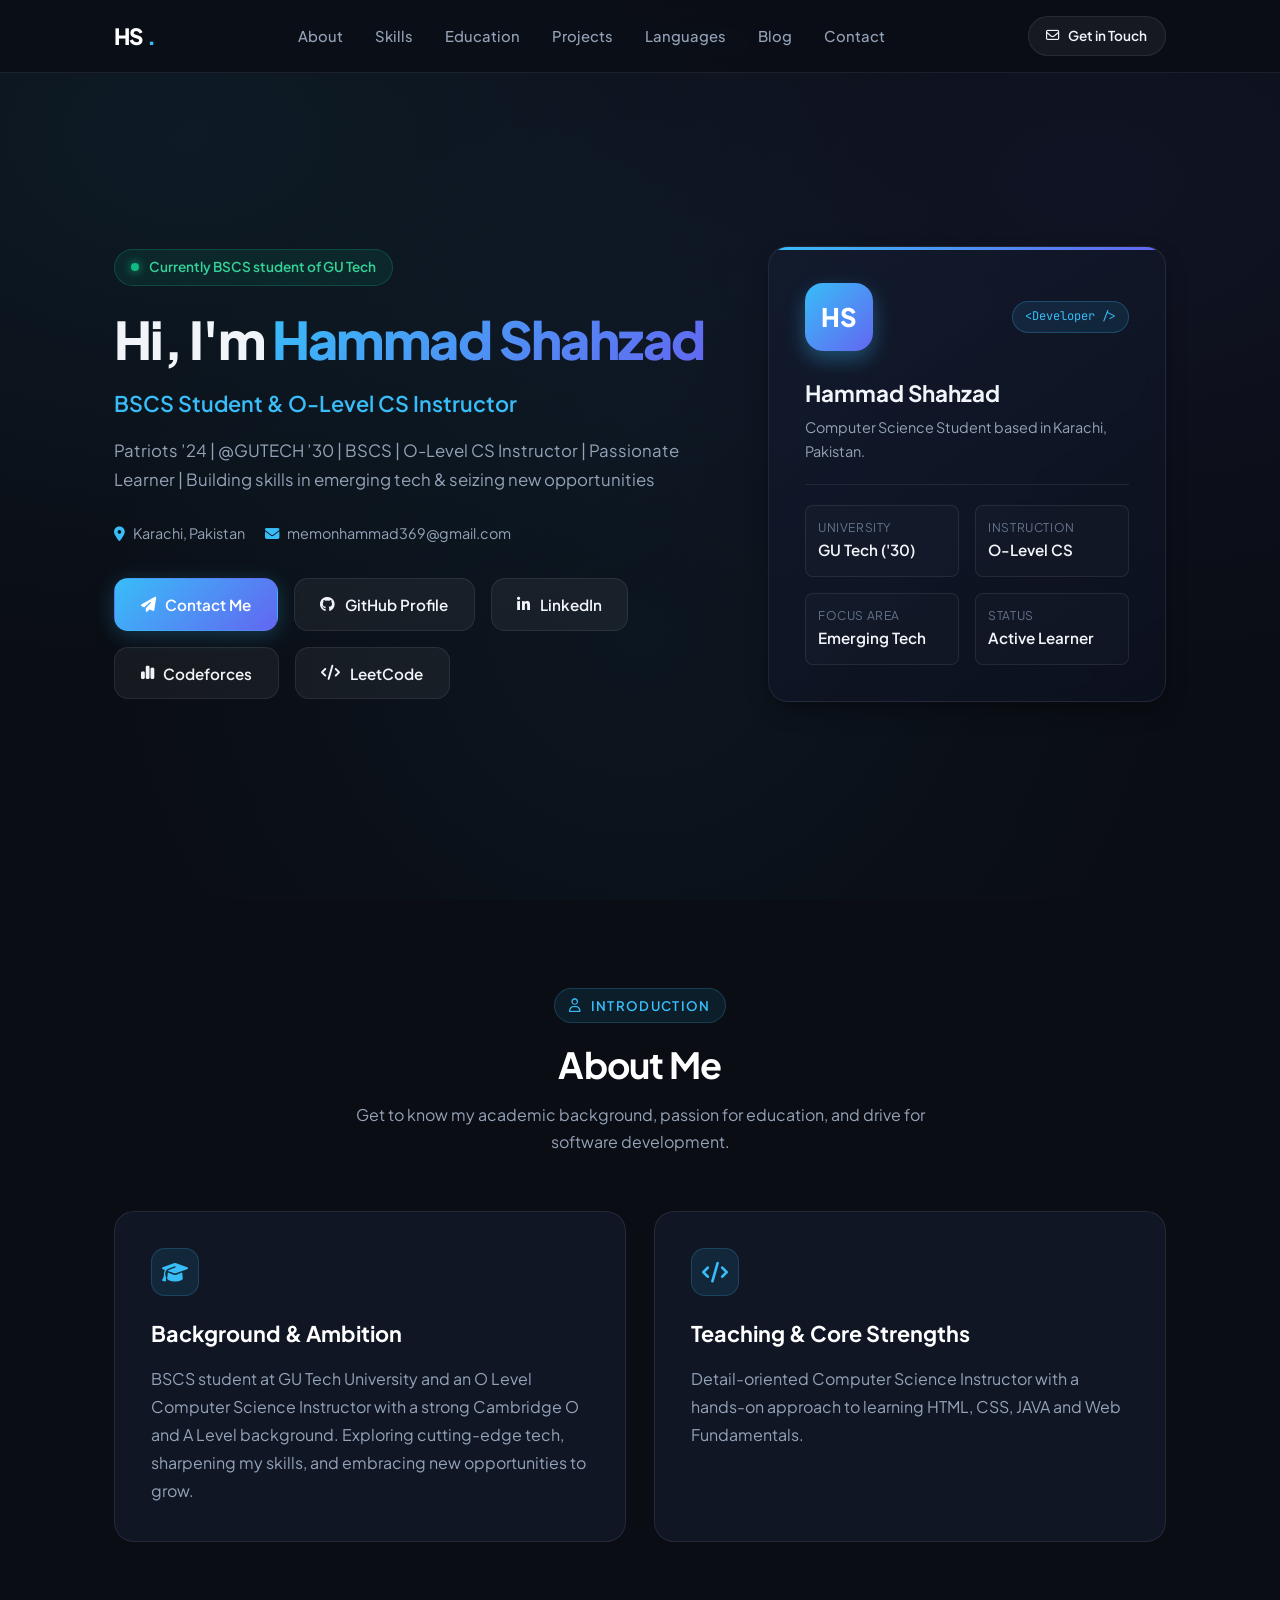
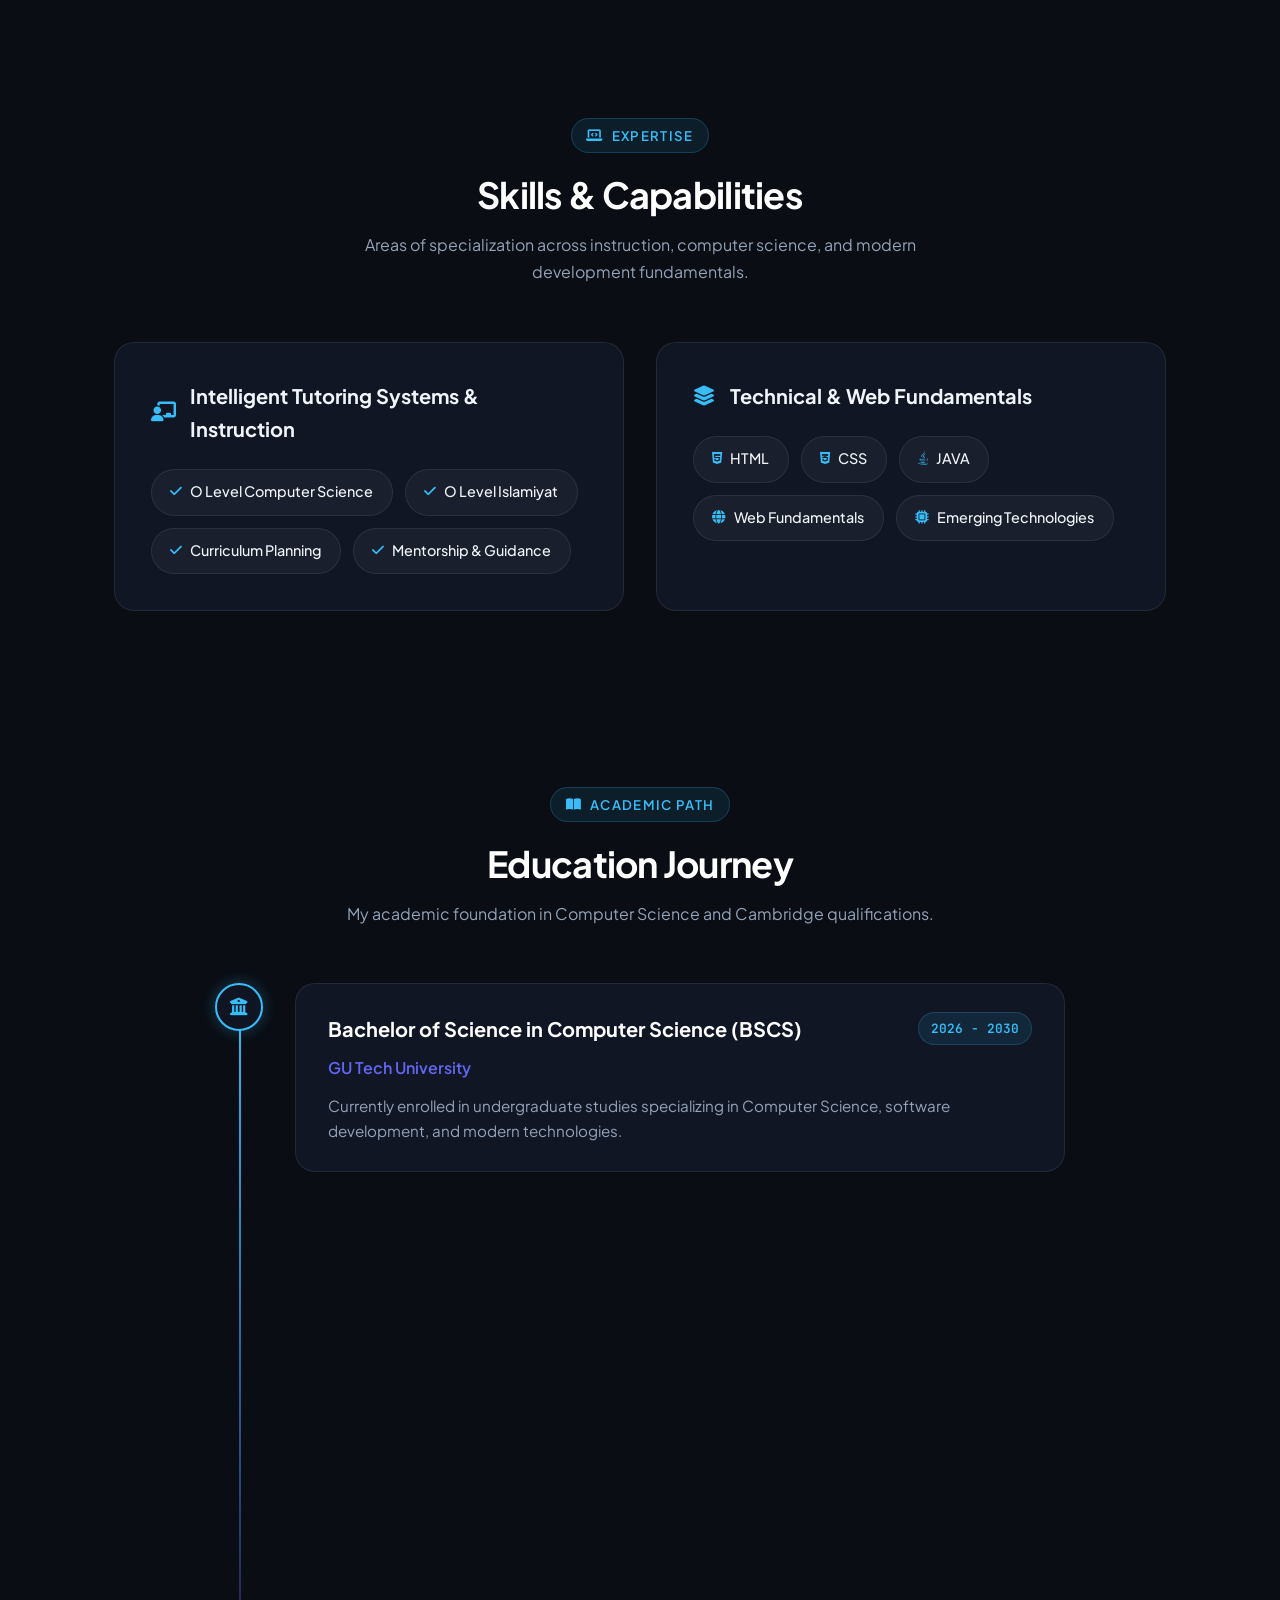
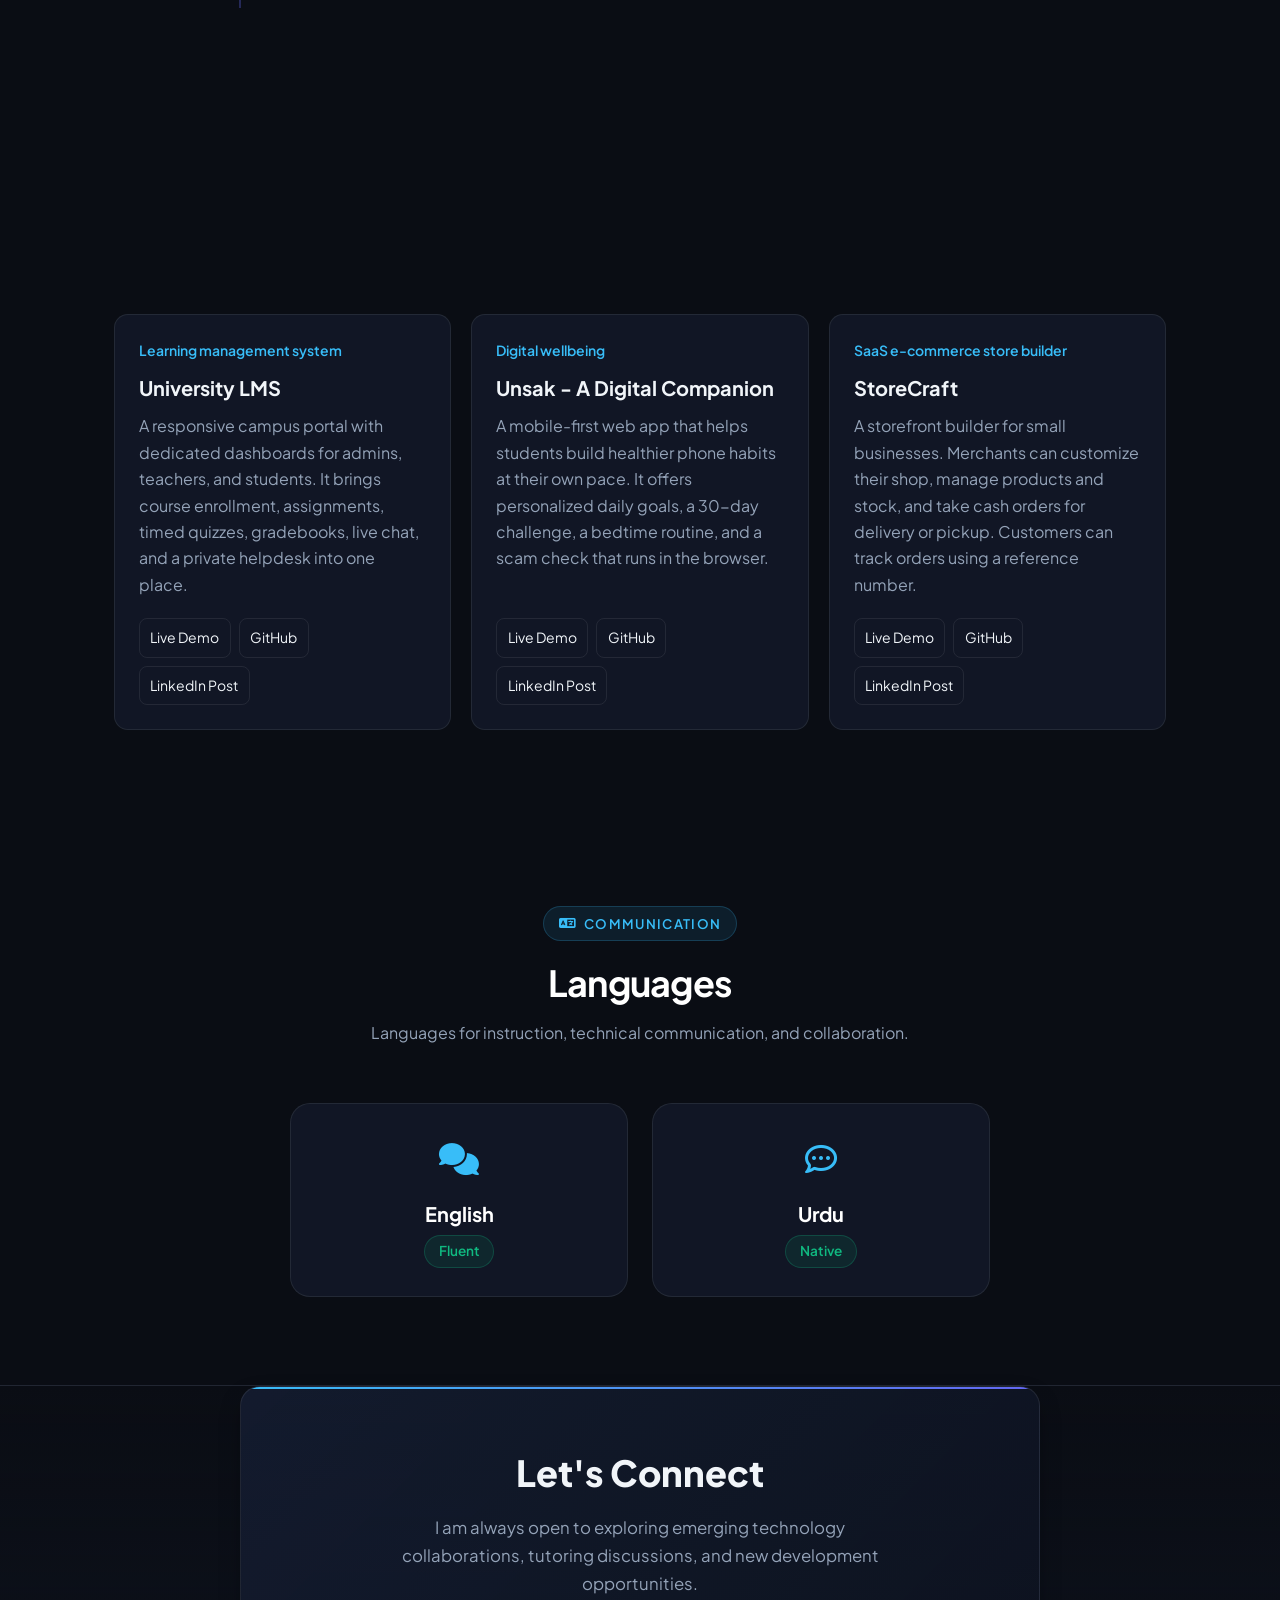
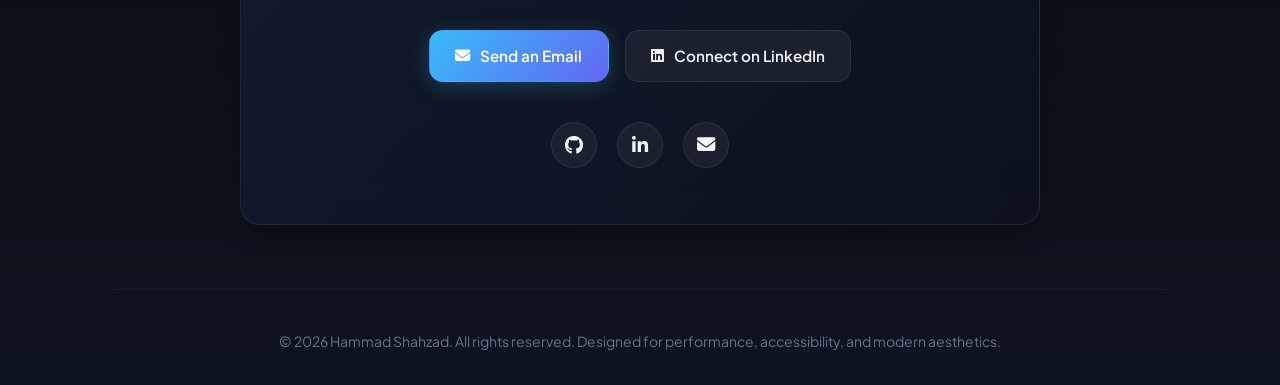
==== commit 6357ca71: "Add Codeforces and LeetCode profile buttons" ====
--- a/index.html
+++ b/index.html
@@ -86,6 +86,12 @@
           <a href="https://www.linkedin.com/in/hammad-shahzad-86656337b" target="_blank" rel="noopener noreferrer" class="btn btn-secondary">
             <i class="fa-brands fa-linkedin-in"></i> LinkedIn
           </a>
+          <a href="https://codeforces.com/profile/HammadShahzad" target="_blank" rel="noopener noreferrer" class="btn btn-secondary">
+            <i class="fa-solid fa-chart-simple" aria-hidden="true"></i> Codeforces
+          </a>
+          <a href="https://leetcode.com/u/UkWH9xfwSo/" target="_blank" rel="noopener noreferrer" class="btn btn-secondary">
+            <i class="fa-solid fa-code" aria-hidden="true"></i> LeetCode
+          </a>
         </div>
       </div>
 
@@ -417,4 +423,4 @@
   <!-- External JavaScript File -->
   <script src="script.js"></script>
 </body>
-</html>+</html>
